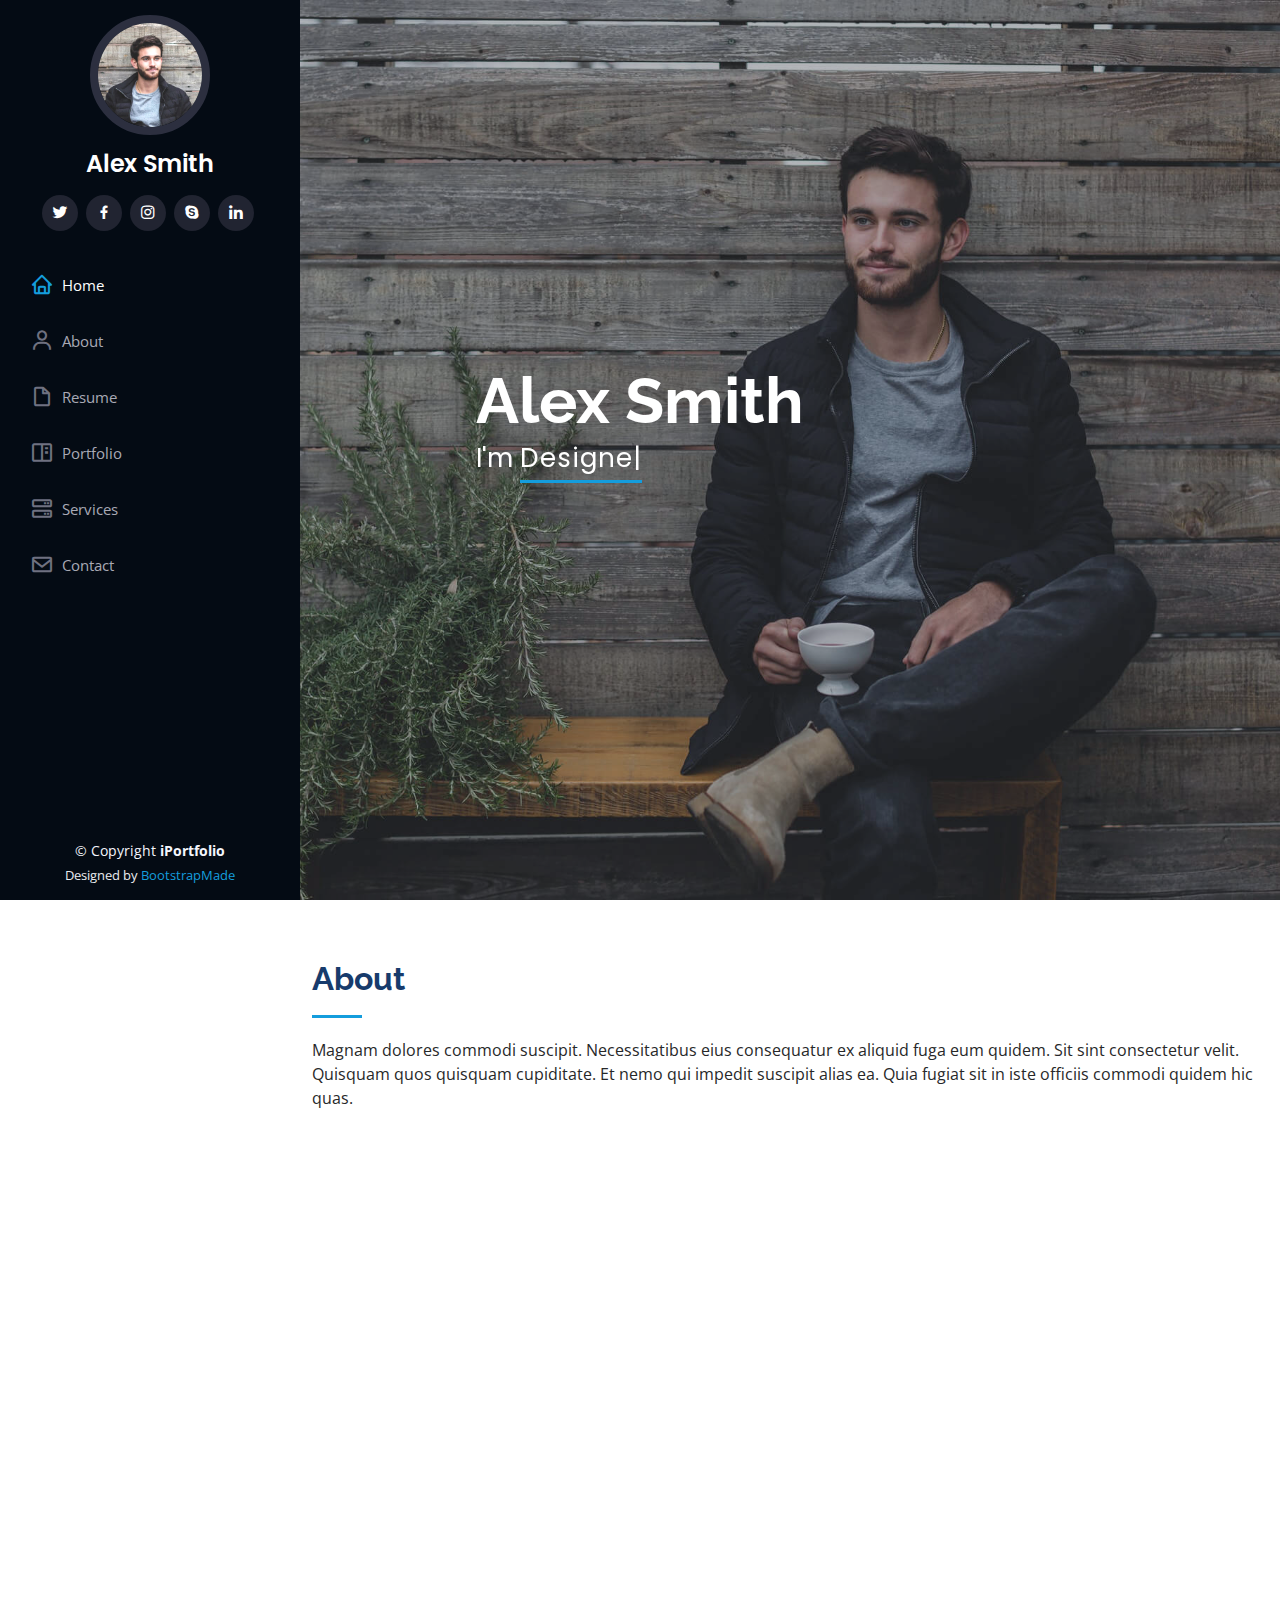
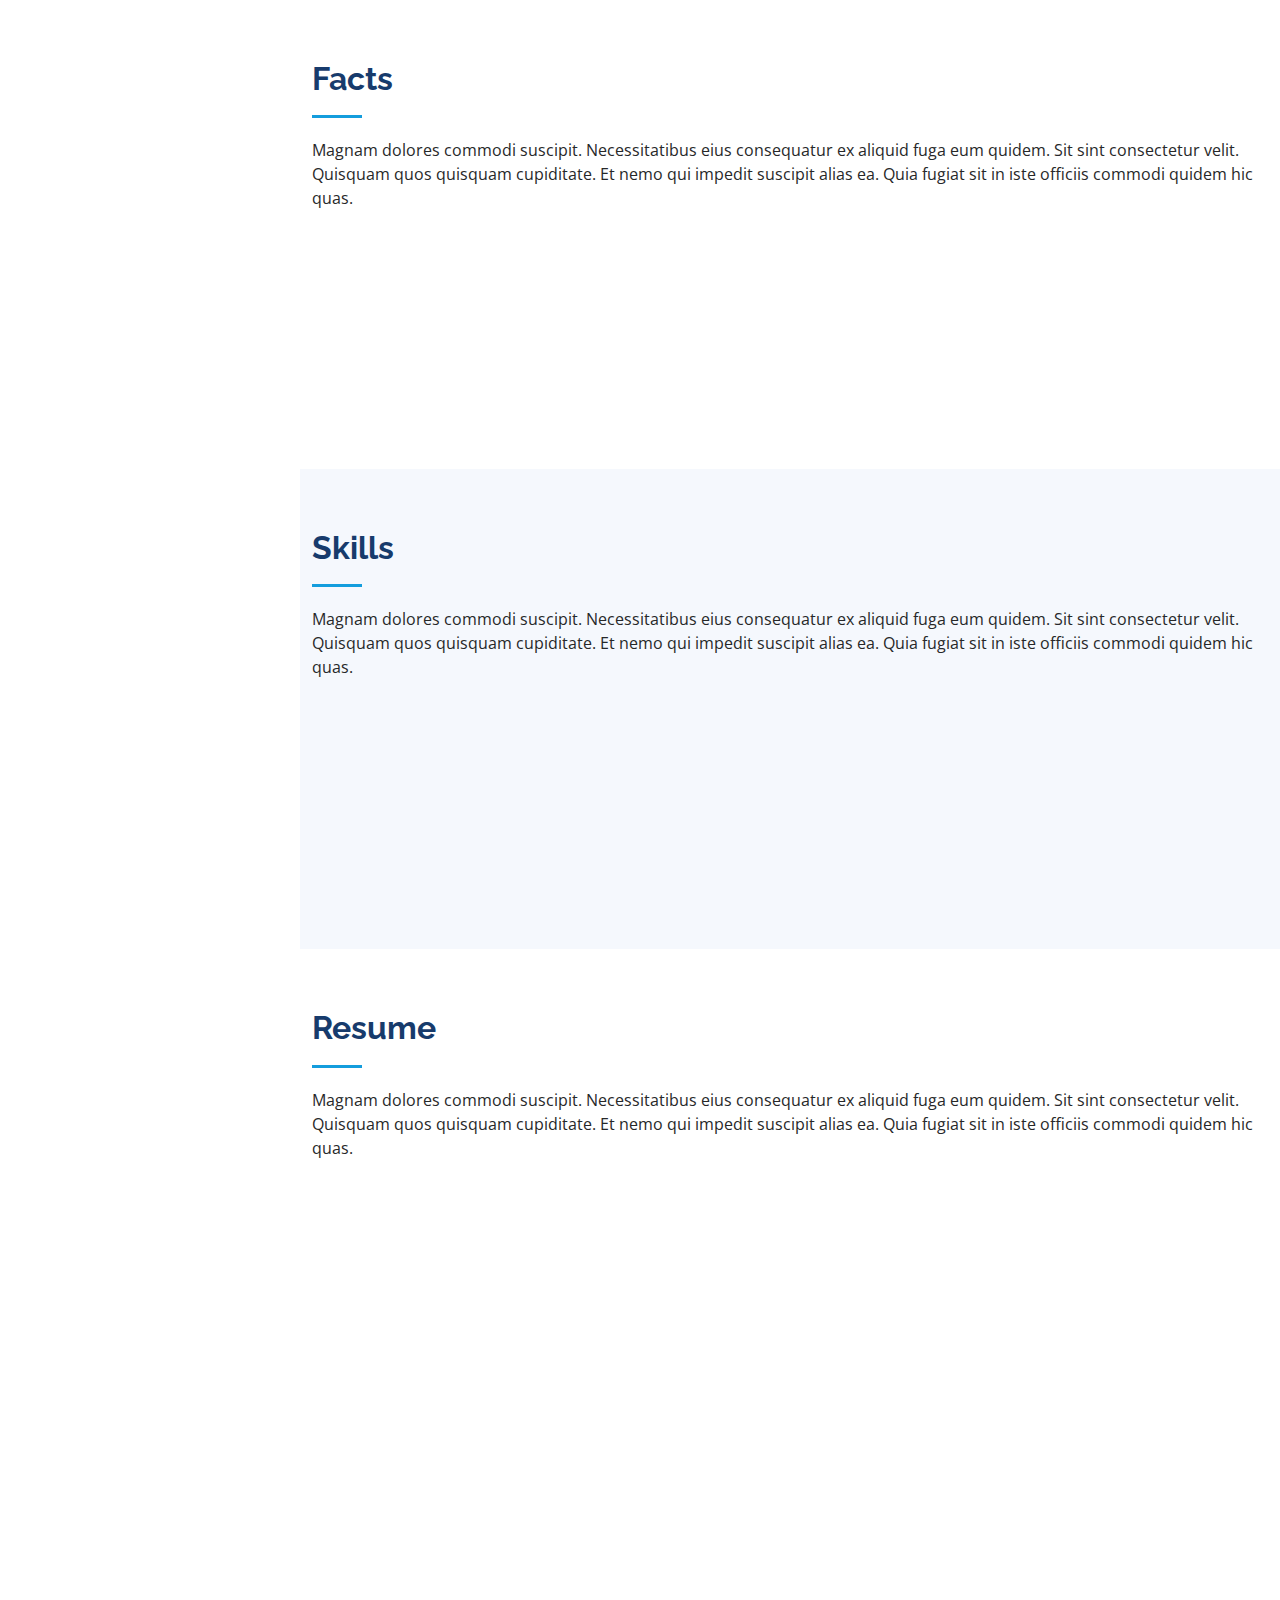
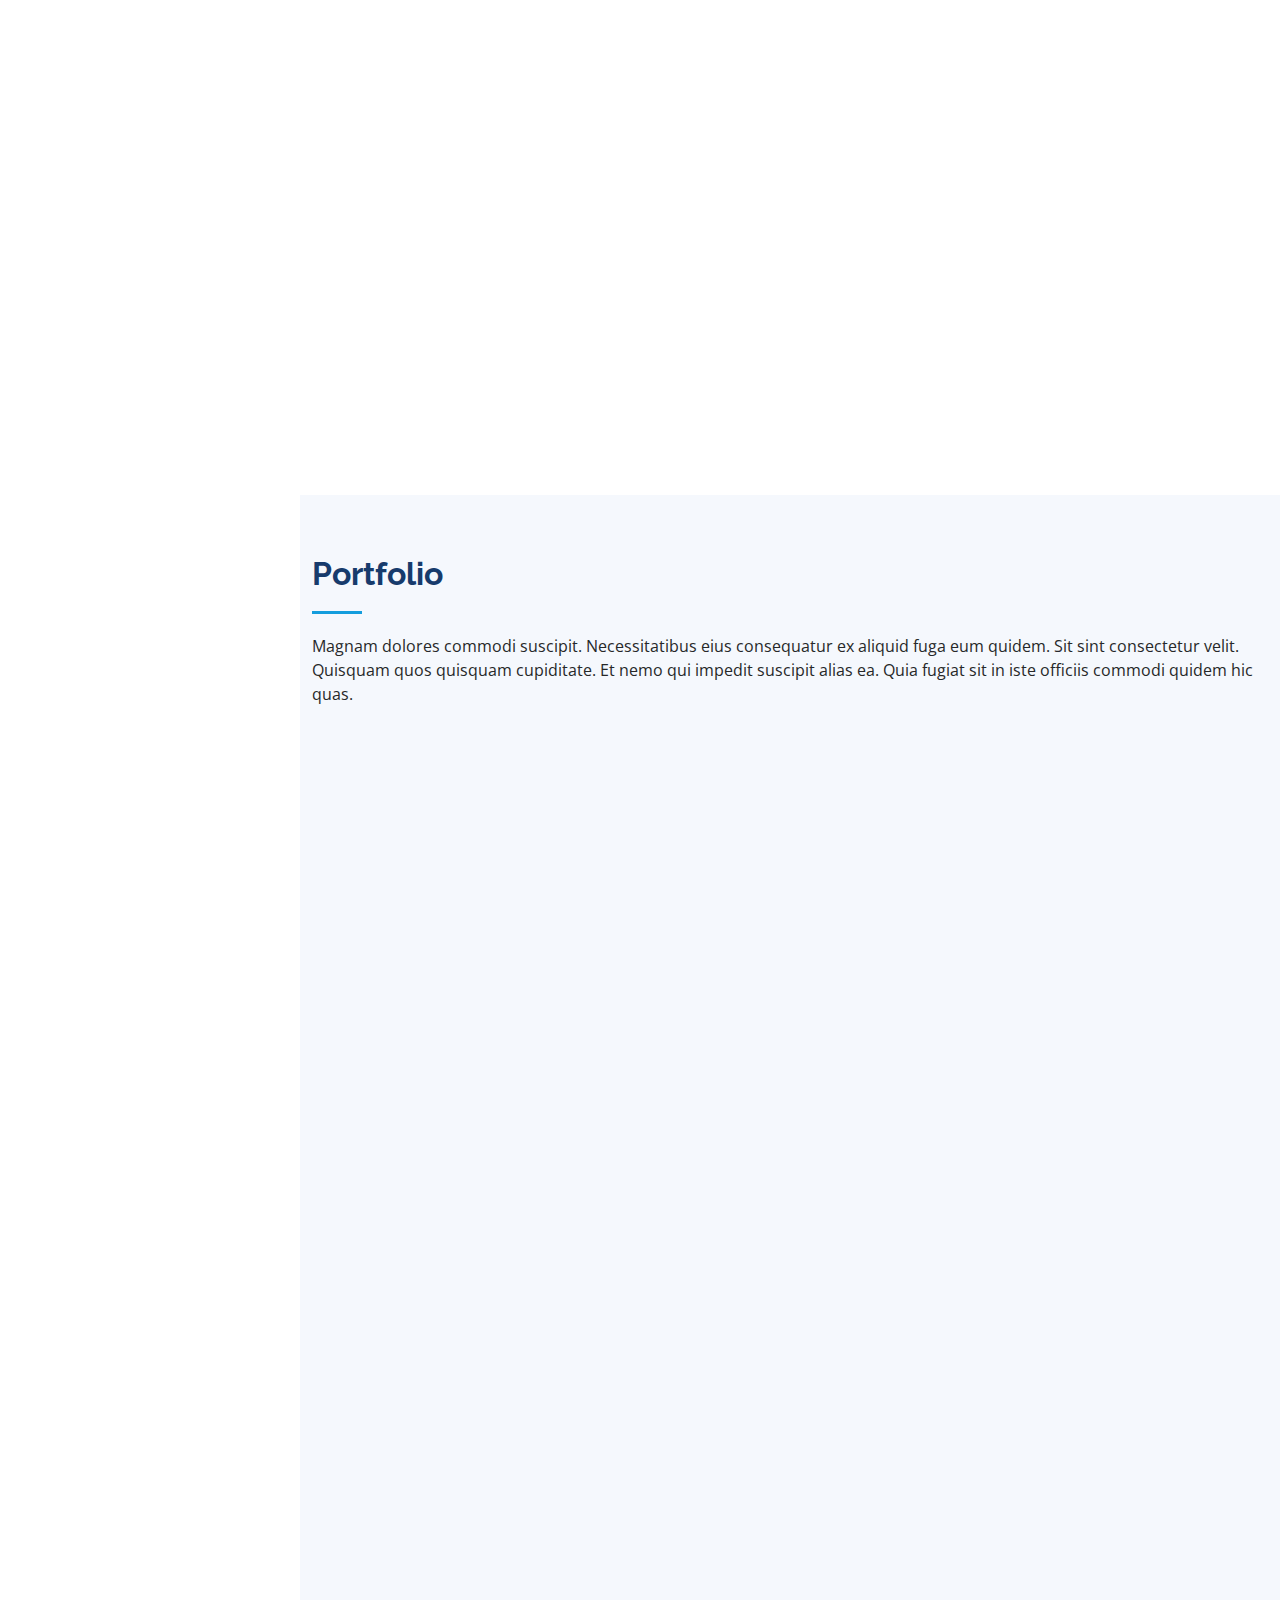
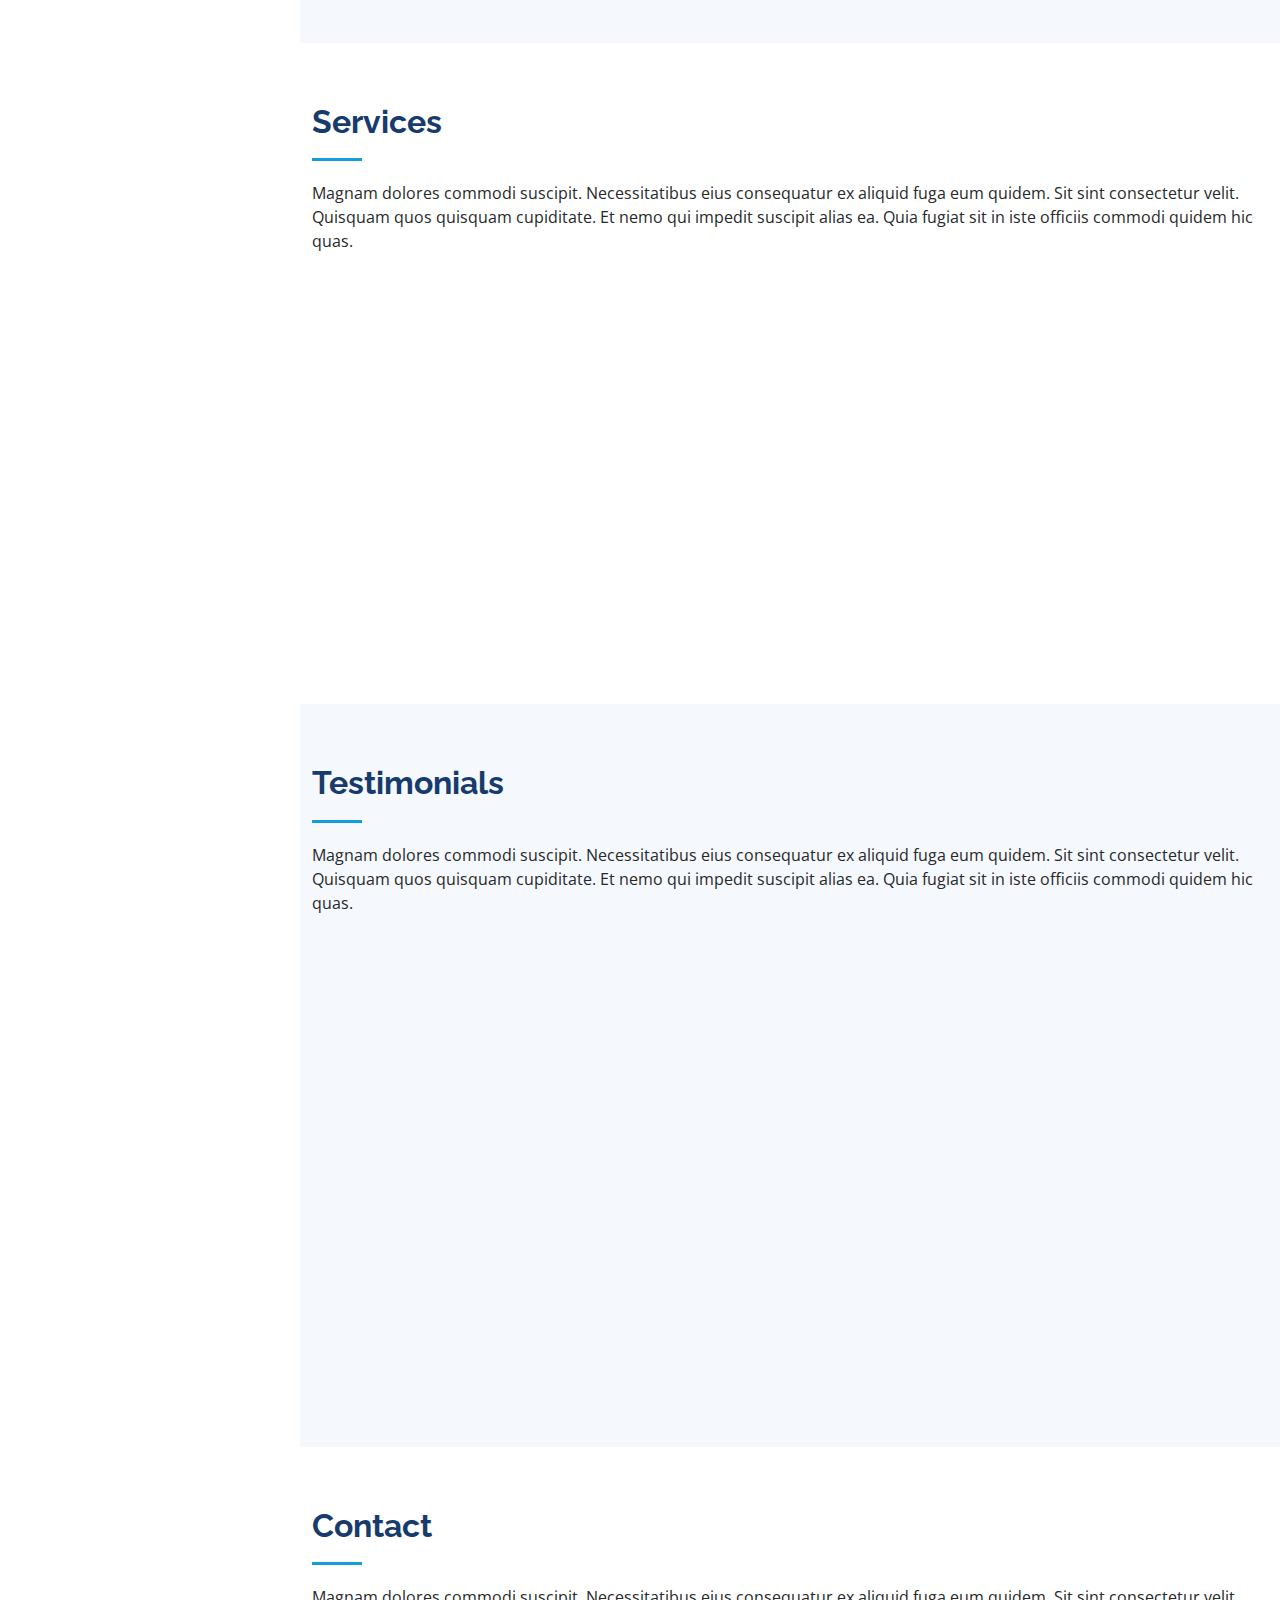
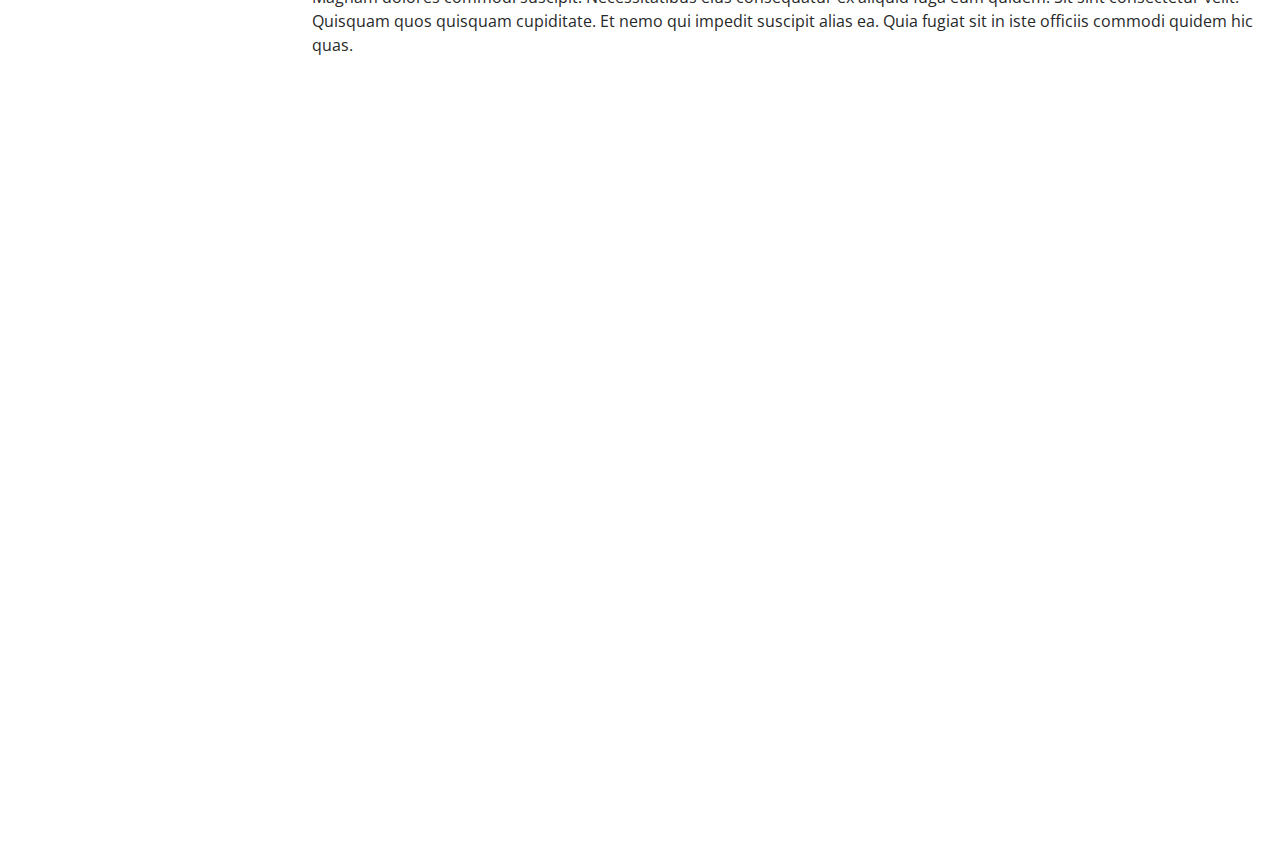
==== iPortfolio/iPortfolio/index.html @ 932597dd "template" ====
<!DOCTYPE html>
<html lang="en">

<head>
  <meta charset="utf-8">
  <meta content="width=device-width, initial-scale=1.0" name="viewport">

  <title>iPortfolio Bootstrap Template - Index</title>
  <meta content="" name="description">
  <meta content="" name="keywords">

  <!-- Favicons -->
  <link href="assets/img/favicon.png" rel="icon">
  <link href="assets/img/apple-touch-icon.png" rel="apple-touch-icon">

  <!-- Google Fonts -->
  <link href="https://fonts.googleapis.com/css?family=Open+Sans:300,300i,400,400i,600,600i,700,700i|Raleway:300,300i,400,400i,500,500i,600,600i,700,700i|Poppins:300,300i,400,400i,500,500i,600,600i,700,700i" rel="stylesheet">

  <!-- Vendor CSS Files -->
  <link href="assets/vendor/aos/aos.css" rel="stylesheet">
  <link href="assets/vendor/bootstrap/css/bootstrap.min.css" rel="stylesheet">
  <link href="assets/vendor/bootstrap-icons/bootstrap-icons.css" rel="stylesheet">
  <link href="assets/vendor/boxicons/css/boxicons.min.css" rel="stylesheet">
  <link href="assets/vendor/glightbox/css/glightbox.min.css" rel="stylesheet">
  <link href="assets/vendor/swiper/swiper-bundle.min.css" rel="stylesheet">

  <!-- Template Main CSS File -->
  <link href="assets/css/style.css" rel="stylesheet">

  <!-- =======================================================
  * Template Name: iPortfolio - v3.9.1
  * Template URL: https://bootstrapmade.com/iportfolio-bootstrap-portfolio-websites-template/
  * Author: BootstrapMade.com
  * License: https://bootstrapmade.com/license/
  ======================================================== -->
</head>

<body>

  <!-- ======= Mobile nav toggle button ======= -->
  <i class="bi bi-list mobile-nav-toggle d-xl-none"></i>

  <!-- ======= Header ======= -->
  <header id="header">
    <div class="d-flex flex-column">

      <div class="profile">
        <img src="assets/img/profile-img.jpg" alt="" class="img-fluid rounded-circle">
        <h1 class="text-light"><a href="index.html">Alex Smith</a></h1>
        <div class="social-links mt-3 text-center">
          <a href="#" class="twitter"><i class="bx bxl-twitter"></i></a>
          <a href="#" class="facebook"><i class="bx bxl-facebook"></i></a>
          <a href="#" class="instagram"><i class="bx bxl-instagram"></i></a>
          <a href="#" class="google-plus"><i class="bx bxl-skype"></i></a>
          <a href="#" class="linkedin"><i class="bx bxl-linkedin"></i></a>
        </div>
      </div>

      <nav id="navbar" class="nav-menu navbar">
        <ul>
          <li><a href="#hero" class="nav-link scrollto active"><i class="bx bx-home"></i> <span>Home</span></a></li>
          <li><a href="#about" class="nav-link scrollto"><i class="bx bx-user"></i> <span>About</span></a></li>
          <li><a href="#resume" class="nav-link scrollto"><i class="bx bx-file-blank"></i> <span>Resume</span></a></li>
          <li><a href="#portfolio" class="nav-link scrollto"><i class="bx bx-book-content"></i> <span>Portfolio</span></a></li>
          <li><a href="#services" class="nav-link scrollto"><i class="bx bx-server"></i> <span>Services</span></a></li>
          <li><a href="#contact" class="nav-link scrollto"><i class="bx bx-envelope"></i> <span>Contact</span></a></li>
        </ul>
      </nav><!-- .nav-menu -->
    </div>
  </header><!-- End Header -->

  <!-- ======= Hero Section ======= -->
  <section id="hero" class="d-flex flex-column justify-content-center align-items-center">
    <div class="hero-container" data-aos="fade-in">
      <h1>Alex Smith</h1>
      <p>I'm <span class="typed" data-typed-items="Designer, Developer, Freelancer, Photographer"></span></p>
    </div>
  </section><!-- End Hero -->

  <main id="main">

    <!-- ======= About Section ======= -->
    <section id="about" class="about">
      <div class="container">

        <div class="section-title">
          <h2>About</h2>
          <p>Magnam dolores commodi suscipit. Necessitatibus eius consequatur ex aliquid fuga eum quidem. Sit sint consectetur velit. Quisquam quos quisquam cupiditate. Et nemo qui impedit suscipit alias ea. Quia fugiat sit in iste officiis commodi quidem hic quas.</p>
        </div>

        <div class="row">
          <div class="col-lg-4" data-aos="fade-right">
            <img src="assets/img/profile-img.jpg" class="img-fluid" alt="">
          </div>
          <div class="col-lg-8 pt-4 pt-lg-0 content" data-aos="fade-left">
            <h3>UI/UX Designer &amp; Web Developer.</h3>
            <p class="fst-italic">
              Lorem ipsum dolor sit amet, consectetur adipiscing elit, sed do eiusmod tempor incididunt ut labore et dolore
              magna aliqua.
            </p>
            <div class="row">
              <div class="col-lg-6">
                <ul>
                  <li><i class="bi bi-chevron-right"></i> <strong>Birthday:</strong> <span>1 May 1995</span></li>
                  <li><i class="bi bi-chevron-right"></i> <strong>Website:</strong> <span>www.example.com</span></li>
                  <li><i class="bi bi-chevron-right"></i> <strong>Phone:</strong> <span>+123 456 7890</span></li>
                  <li><i class="bi bi-chevron-right"></i> <strong>City:</strong> <span>New York, USA</span></li>
                </ul>
              </div>
              <div class="col-lg-6">
                <ul>
                  <li><i class="bi bi-chevron-right"></i> <strong>Age:</strong> <span>30</span></li>
                  <li><i class="bi bi-chevron-right"></i> <strong>Degree:</strong> <span>Master</span></li>
                  <li><i class="bi bi-chevron-right"></i> <strong>PhEmailone:</strong> <span>email@example.com</span></li>
                  <li><i class="bi bi-chevron-right"></i> <strong>Freelance:</strong> <span>Available</span></li>
                </ul>
              </div>
            </div>
            <p>
              Officiis eligendi itaque labore et dolorum mollitia officiis optio vero. Quisquam sunt adipisci omnis et ut. Nulla accusantium dolor incidunt officia tempore. Et eius omnis.
              Cupiditate ut dicta maxime officiis quidem quia. Sed et consectetur qui quia repellendus itaque neque. Aliquid amet quidem ut quaerat cupiditate. Ab et eum qui repellendus omnis culpa magni laudantium dolores.
            </p>
          </div>
        </div>

      </div>
    </section><!-- End About Section -->

    <!-- ======= Facts Section ======= -->
    <section id="facts" class="facts">
      <div class="container">

        <div class="section-title">
          <h2>Facts</h2>
          <p>Magnam dolores commodi suscipit. Necessitatibus eius consequatur ex aliquid fuga eum quidem. Sit sint consectetur velit. Quisquam quos quisquam cupiditate. Et nemo qui impedit suscipit alias ea. Quia fugiat sit in iste officiis commodi quidem hic quas.</p>
        </div>

        <div class="row no-gutters">

          <div class="col-lg-3 col-md-6 d-md-flex align-items-md-stretch" data-aos="fade-up">
            <div class="count-box">
              <i class="bi bi-emoji-smile"></i>
              <span data-purecounter-start="0" data-purecounter-end="232" data-purecounter-duration="1" class="purecounter"></span>
              <p><strong>Happy Clients</strong> consequuntur quae</p>
            </div>
          </div>

          <div class="col-lg-3 col-md-6 d-md-flex align-items-md-stretch" data-aos="fade-up" data-aos-delay="100">
            <div class="count-box">
              <i class="bi bi-journal-richtext"></i>
              <span data-purecounter-start="0" data-purecounter-end="521" data-purecounter-duration="1" class="purecounter"></span>
              <p><strong>Projects</strong> adipisci atque cum quia aut</p>
            </div>
          </div>

          <div class="col-lg-3 col-md-6 d-md-flex align-items-md-stretch" data-aos="fade-up" data-aos-delay="200">
            <div class="count-box">
              <i class="bi bi-headset"></i>
              <span data-purecounter-start="0" data-purecounter-end="1453" data-purecounter-duration="1" class="purecounter"></span>
              <p><strong>Hours Of Support</strong> aut commodi quaerat</p>
            </div>
          </div>

          <div class="col-lg-3 col-md-6 d-md-flex align-items-md-stretch" data-aos="fade-up" data-aos-delay="300">
            <div class="count-box">
              <i class="bi bi-people"></i>
              <span data-purecounter-start="0" data-purecounter-end="32" data-purecounter-duration="1" class="purecounter"></span>
              <p><strong>Hard Workers</strong> rerum asperiores dolor</p>
            </div>
          </div>

        </div>

      </div>
    </section><!-- End Facts Section -->

    <!-- ======= Skills Section ======= -->
    <section id="skills" class="skills section-bg">
      <div class="container">

        <div class="section-title">
          <h2>Skills</h2>
          <p>Magnam dolores commodi suscipit. Necessitatibus eius consequatur ex aliquid fuga eum quidem. Sit sint consectetur velit. Quisquam quos quisquam cupiditate. Et nemo qui impedit suscipit alias ea. Quia fugiat sit in iste officiis commodi quidem hic quas.</p>
        </div>

        <div class="row skills-content">

          <div class="col-lg-6" data-aos="fade-up">

            <div class="progress">
              <span class="skill">HTML <i class="val">100%</i></span>
              <div class="progress-bar-wrap">
                <div class="progress-bar" role="progressbar" aria-valuenow="100" aria-valuemin="0" aria-valuemax="100"></div>
              </div>
            </div>

            <div class="progress">
              <span class="skill">CSS <i class="val">90%</i></span>
              <div class="progress-bar-wrap">
                <div class="progress-bar" role="progressbar" aria-valuenow="90" aria-valuemin="0" aria-valuemax="100"></div>
              </div>
            </div>

            <div class="progress">
              <span class="skill">JavaScript <i class="val">75%</i></span>
              <div class="progress-bar-wrap">
                <div class="progress-bar" role="progressbar" aria-valuenow="75" aria-valuemin="0" aria-valuemax="100"></div>
              </div>
            </div>

          </div>

          <div class="col-lg-6" data-aos="fade-up" data-aos-delay="100">

            <div class="progress">
              <span class="skill">PHP <i class="val">80%</i></span>
              <div class="progress-bar-wrap">
                <div class="progress-bar" role="progressbar" aria-valuenow="80" aria-valuemin="0" aria-valuemax="100"></div>
              </div>
            </div>

            <div class="progress">
              <span class="skill">WordPress/CMS <i class="val">90%</i></span>
              <div class="progress-bar-wrap">
                <div class="progress-bar" role="progressbar" aria-valuenow="90" aria-valuemin="0" aria-valuemax="100"></div>
              </div>
            </div>

            <div class="progress">
              <span class="skill">Photoshop <i class="val">55%</i></span>
              <div class="progress-bar-wrap">
                <div class="progress-bar" role="progressbar" aria-valuenow="55" aria-valuemin="0" aria-valuemax="100"></div>
              </div>
            </div>

          </div>

        </div>

      </div>
    </section><!-- End Skills Section -->

    <!-- ======= Resume Section ======= -->
    <section id="resume" class="resume">
      <div class="container">

        <div class="section-title">
          <h2>Resume</h2>
          <p>Magnam dolores commodi suscipit. Necessitatibus eius consequatur ex aliquid fuga eum quidem. Sit sint consectetur velit. Quisquam quos quisquam cupiditate. Et nemo qui impedit suscipit alias ea. Quia fugiat sit in iste officiis commodi quidem hic quas.</p>
        </div>

        <div class="row">
          <div class="col-lg-6" data-aos="fade-up">
            <h3 class="resume-title">Sumary</h3>
            <div class="resume-item pb-0">
              <h4>Alex Smith</h4>
              <p><em>Innovative and deadline-driven Graphic Designer with 3+ years of experience designing and developing user-centered digital/print marketing material from initial concept to final, polished deliverable.</em></p>
              <ul>
                <li>Portland par 127,Orlando, FL</li>
                <li>(123) 456-7891</li>
                <li>alice.barkley@example.com</li>
              </ul>
            </div>

            <h3 class="resume-title">Education</h3>
            <div class="resume-item">
              <h4>Master of Fine Arts &amp; Graphic Design</h4>
              <h5>2015 - 2016</h5>
              <p><em>Rochester Institute of Technology, Rochester, NY</em></p>
              <p>Qui deserunt veniam. Et sed aliquam labore tempore sed quisquam iusto autem sit. Ea vero voluptatum qui ut dignissimos deleniti nerada porti sand markend</p>
            </div>
            <div class="resume-item">
              <h4>Bachelor of Fine Arts &amp; Graphic Design</h4>
              <h5>2010 - 2014</h5>
              <p><em>Rochester Institute of Technology, Rochester, NY</em></p>
              <p>Quia nobis sequi est occaecati aut. Repudiandae et iusto quae reiciendis et quis Eius vel ratione eius unde vitae rerum voluptates asperiores voluptatem Earum molestiae consequatur neque etlon sader mart dila</p>
            </div>
          </div>
          <div class="col-lg-6" data-aos="fade-up" data-aos-delay="100">
            <h3 class="resume-title">Professional Experience</h3>
            <div class="resume-item">
              <h4>Senior graphic design specialist</h4>
              <h5>2019 - Present</h5>
              <p><em>Experion, New York, NY </em></p>
              <ul>
                <li>Lead in the design, development, and implementation of the graphic, layout, and production communication materials</li>
                <li>Delegate tasks to the 7 members of the design team and provide counsel on all aspects of the project. </li>
                <li>Supervise the assessment of all graphic materials in order to ensure quality and accuracy of the design</li>
                <li>Oversee the efficient use of production project budgets ranging from $2,000 - $25,000</li>
              </ul>
            </div>
            <div class="resume-item">
              <h4>Graphic design specialist</h4>
              <h5>2017 - 2018</h5>
              <p><em>Stepping Stone Advertising, New York, NY</em></p>
              <ul>
                <li>Developed numerous marketing programs (logos, brochures,infographics, presentations, and advertisements).</li>
                <li>Managed up to 5 projects or tasks at a given time while under pressure</li>
                <li>Recommended and consulted with clients on the most appropriate graphic design</li>
                <li>Created 4+ design presentations and proposals a month for clients and account managers</li>
              </ul>
            </div>
          </div>
        </div>

      </div>
    </section><!-- End Resume Section -->

    <!-- ======= Portfolio Section ======= -->
    <section id="portfolio" class="portfolio section-bg">
      <div class="container">

        <div class="section-title">
          <h2>Portfolio</h2>
          <p>Magnam dolores commodi suscipit. Necessitatibus eius consequatur ex aliquid fuga eum quidem. Sit sint consectetur velit. Quisquam quos quisquam cupiditate. Et nemo qui impedit suscipit alias ea. Quia fugiat sit in iste officiis commodi quidem hic quas.</p>
        </div>

        <div class="row" data-aos="fade-up">
          <div class="col-lg-12 d-flex justify-content-center">
            <ul id="portfolio-flters">
              <li data-filter="*" class="filter-active">All</li>
              <li data-filter=".filter-app">App</li>
              <li data-filter=".filter-card">Card</li>
              <li data-filter=".filter-web">Web</li>
            </ul>
          </div>
        </div>

        <div class="row portfolio-container" data-aos="fade-up" data-aos-delay="100">

          <div class="col-lg-4 col-md-6 portfolio-item filter-app">
            <div class="portfolio-wrap">
              <img src="assets/img/portfolio/portfolio-1.jpg" class="img-fluid" alt="">
              <div class="portfolio-links">
                <a href="assets/img/portfolio/portfolio-1.jpg" data-gallery="portfolioGallery" class="portfolio-lightbox" title="App 1"><i class="bx bx-plus"></i></a>
                <a href="portfolio-details.html" title="More Details"><i class="bx bx-link"></i></a>
              </div>
            </div>
          </div>

          <div class="col-lg-4 col-md-6 portfolio-item filter-web">
            <div class="portfolio-wrap">
              <img src="assets/img/portfolio/portfolio-2.jpg" class="img-fluid" alt="">
              <div class="portfolio-links">
                <a href="assets/img/portfolio/portfolio-2.jpg" data-gallery="portfolioGallery" class="portfolio-lightbox" title="Web 3"><i class="bx bx-plus"></i></a>
                <a href="portfolio-details.html" title="More Details"><i class="bx bx-link"></i></a>
              </div>
            </div>
          </div>

          <div class="col-lg-4 col-md-6 portfolio-item filter-app">
            <div class="portfolio-wrap">
              <img src="assets/img/portfolio/portfolio-3.jpg" class="img-fluid" alt="">
              <div class="portfolio-links">
                <a href="assets/img/portfolio/portfolio-3.jpg" data-gallery="portfolioGallery" class="portfolio-lightbox" title="App 2"><i class="bx bx-plus"></i></a>
                <a href="portfolio-details.html" title="More Details"><i class="bx bx-link"></i></a>
              </div>
            </div>
          </div>

          <div class="col-lg-4 col-md-6 portfolio-item filter-card">
            <div class="portfolio-wrap">
              <img src="assets/img/portfolio/portfolio-4.jpg" class="img-fluid" alt="">
              <div class="portfolio-links">
                <a href="assets/img/portfolio/portfolio-4.jpg" data-gallery="portfolioGallery" class="portfolio-lightbox" title="Card 2"><i class="bx bx-plus"></i></a>
                <a href="portfolio-details.html" title="More Details"><i class="bx bx-link"></i></a>
              </div>
            </div>
          </div>

          <div class="col-lg-4 col-md-6 portfolio-item filter-web">
            <div class="portfolio-wrap">
              <img src="assets/img/portfolio/portfolio-5.jpg" class="img-fluid" alt="">
              <div class="portfolio-links">
                <a href="assets/img/portfolio/portfolio-5.jpg" data-gallery="portfolioGallery" class="portfolio-lightbox" title="Web 2"><i class="bx bx-plus"></i></a>
                <a href="portfolio-details.html" title="More Details"><i class="bx bx-link"></i></a>
              </div>
            </div>
          </div>

          <div class="col-lg-4 col-md-6 portfolio-item filter-app">
            <div class="portfolio-wrap">
              <img src="assets/img/portfolio/portfolio-6.jpg" class="img-fluid" alt="">
              <div class="portfolio-links">
                <a href="assets/img/portfolio/portfolio-6.jpg" data-gallery="portfolioGallery" class="portfolio-lightbox" title="App 3"><i class="bx bx-plus"></i></a>
                <a href="portfolio-details.html" title="More Details"><i class="bx bx-link"></i></a>
              </div>
            </div>
          </div>

          <div class="col-lg-4 col-md-6 portfolio-item filter-card">
            <div class="portfolio-wrap">
              <img src="assets/img/portfolio/portfolio-7.jpg" class="img-fluid" alt="">
              <div class="portfolio-links">
                <a href="assets/img/portfolio/portfolio-7.jpg" data-gallery="portfolioGallery" class="portfolio-lightbox" title="Card 1"><i class="bx bx-plus"></i></a>
                <a href="portfolio-details.html" title="More Details"><i class="bx bx-link"></i></a>
              </div>
            </div>
          </div>

          <div class="col-lg-4 col-md-6 portfolio-item filter-card">
            <div class="portfolio-wrap">
              <img src="assets/img/portfolio/portfolio-8.jpg" class="img-fluid" alt="">
              <div class="portfolio-links">
                <a href="assets/img/portfolio/portfolio-8.jpg" data-gallery="portfolioGallery" class="portfolio-lightbox" title="Card 3"><i class="bx bx-plus"></i></a>
                <a href="portfolio-details.html" title="More Details"><i class="bx bx-link"></i></a>
              </div>
            </div>
          </div>

          <div class="col-lg-4 col-md-6 portfolio-item filter-web">
            <div class="portfolio-wrap">
              <img src="assets/img/portfolio/portfolio-9.jpg" class="img-fluid" alt="">
              <div class="portfolio-links">
                <a href="assets/img/portfolio/portfolio-9.jpg" data-gallery="portfolioGallery" class="portfolio-lightbox" title="Web 3"><i class="bx bx-plus"></i></a>
                <a href="portfolio-details.html" title="More Details"><i class="bx bx-link"></i></a>
              </div>
            </div>
          </div>

        </div>

      </div>
    </section><!-- End Portfolio Section -->

    <!-- ======= Services Section ======= -->
    <section id="services" class="services">
      <div class="container">

        <div class="section-title">
          <h2>Services</h2>
          <p>Magnam dolores commodi suscipit. Necessitatibus eius consequatur ex aliquid fuga eum quidem. Sit sint consectetur velit. Quisquam quos quisquam cupiditate. Et nemo qui impedit suscipit alias ea. Quia fugiat sit in iste officiis commodi quidem hic quas.</p>
        </div>

        <div class="row">
          <div class="col-lg-4 col-md-6 icon-box" data-aos="fade-up">
            <div class="icon"><i class="bi bi-briefcase"></i></div>
            <h4 class="title"><a href="">Lorem Ipsum</a></h4>
            <p class="description">Voluptatum deleniti atque corrupti quos dolores et quas molestias excepturi sint occaecati cupiditate non provident</p>
          </div>
          <div class="col-lg-4 col-md-6 icon-box" data-aos="fade-up" data-aos-delay="100">
            <div class="icon"><i class="bi bi-card-checklist"></i></div>
            <h4 class="title"><a href="">Dolor Sitema</a></h4>
            <p class="description">Minim veniam, quis nostrud exercitation ullamco laboris nisi ut aliquip ex ea commodo consequat tarad limino ata</p>
          </div>
          <div class="col-lg-4 col-md-6 icon-box" data-aos="fade-up" data-aos-delay="200">
            <div class="icon"><i class="bi bi-bar-chart"></i></div>
            <h4 class="title"><a href="">Sed ut perspiciatis</a></h4>
            <p class="description">Duis aute irure dolor in reprehenderit in voluptate velit esse cillum dolore eu fugiat nulla pariatur</p>
          </div>
          <div class="col-lg-4 col-md-6 icon-box" data-aos="fade-up" data-aos-delay="300">
            <div class="icon"><i class="bi bi-binoculars"></i></div>
            <h4 class="title"><a href="">Magni Dolores</a></h4>
            <p class="description">Excepteur sint occaecat cupidatat non proident, sunt in culpa qui officia deserunt mollit anim id est laborum</p>
          </div>
          <div class="col-lg-4 col-md-6 icon-box" data-aos="fade-up" data-aos-delay="400">
            <div class="icon"><i class="bi bi-brightness-high"></i></div>
            <h4 class="title"><a href="">Nemo Enim</a></h4>
            <p class="description">At vero eos et accusamus et iusto odio dignissimos ducimus qui blanditiis praesentium voluptatum deleniti atque</p>
          </div>
          <div class="col-lg-4 col-md-6 icon-box" data-aos="fade-up" data-aos-delay="500">
            <div class="icon"><i class="bi bi-calendar4-week"></i></div>
            <h4 class="title"><a href="">Eiusmod Tempor</a></h4>
            <p class="description">Et harum quidem rerum facilis est et expedita distinctio. Nam libero tempore, cum soluta nobis est eligendi</p>
          </div>
        </div>

      </div>
    </section><!-- End Services Section -->

    <!-- ======= Testimonials Section ======= -->
    <section id="testimonials" class="testimonials section-bg">
      <div class="container">

        <div class="section-title">
          <h2>Testimonials</h2>
          <p>Magnam dolores commodi suscipit. Necessitatibus eius consequatur ex aliquid fuga eum quidem. Sit sint consectetur velit. Quisquam quos quisquam cupiditate. Et nemo qui impedit suscipit alias ea. Quia fugiat sit in iste officiis commodi quidem hic quas.</p>
        </div>

        <div class="testimonials-slider swiper" data-aos="fade-up" data-aos-delay="100">
          <div class="swiper-wrapper">

            <div class="swiper-slide">
              <div class="testimonial-item" data-aos="fade-up">
                <p>
                  <i class="bx bxs-quote-alt-left quote-icon-left"></i>
                  Proin iaculis purus consequat sem cure digni ssim donec porttitora entum suscipit rhoncus. Accusantium quam, ultricies eget id, aliquam eget nibh et. Maecen aliquam, risus at semper.
                  <i class="bx bxs-quote-alt-right quote-icon-right"></i>
                </p>
                <img src="assets/img/testimonials/testimonials-1.jpg" class="testimonial-img" alt="">
                <h3>Saul Goodman</h3>
                <h4>Ceo &amp; Founder</h4>
              </div>
            </div><!-- End testimonial item -->

            <div class="swiper-slide">
              <div class="testimonial-item" data-aos="fade-up" data-aos-delay="100">
                <p>
                  <i class="bx bxs-quote-alt-left quote-icon-left"></i>
                  Export tempor illum tamen malis malis eram quae irure esse labore quem cillum quid cillum eram malis quorum velit fore eram velit sunt aliqua noster fugiat irure amet legam anim culpa.
                  <i class="bx bxs-quote-alt-right quote-icon-right"></i>
                </p>
                <img src="assets/img/testimonials/testimonials-2.jpg" class="testimonial-img" alt="">
                <h3>Sara Wilsson</h3>
                <h4>Designer</h4>
              </div>
            </div><!-- End testimonial item -->

            <div class="swiper-slide">
              <div class="testimonial-item" data-aos="fade-up" data-aos-delay="200">
                <p>
                  <i class="bx bxs-quote-alt-left quote-icon-left"></i>
                  Enim nisi quem export duis labore cillum quae magna enim sint quorum nulla quem veniam duis minim tempor labore quem eram duis noster aute amet eram fore quis sint minim.
                  <i class="bx bxs-quote-alt-right quote-icon-right"></i>
                </p>
                <img src="assets/img/testimonials/testimonials-3.jpg" class="testimonial-img" alt="">
                <h3>Jena Karlis</h3>
                <h4>Store Owner</h4>
              </div>
            </div><!-- End testimonial item -->

            <div class="swiper-slide">
              <div class="testimonial-item" data-aos="fade-up" data-aos-delay="300">
                <p>
                  <i class="bx bxs-quote-alt-left quote-icon-left"></i>
                  Fugiat enim eram quae cillum dolore dolor amet nulla culpa multos export minim fugiat minim velit minim dolor enim duis veniam ipsum anim magna sunt elit fore quem dolore labore illum veniam.
                  <i class="bx bxs-quote-alt-right quote-icon-right"></i>
                </p>
                <img src="assets/img/testimonials/testimonials-4.jpg" class="testimonial-img" alt="">
                <h3>Matt Brandon</h3>
                <h4>Freelancer</h4>
              </div>
            </div><!-- End testimonial item -->

            <div class="swiper-slide">
              <div class="testimonial-item" data-aos="fade-up" data-aos-delay="400">
                <p>
                  <i class="bx bxs-quote-alt-left quote-icon-left"></i>
                  Quis quorum aliqua sint quem legam fore sunt eram irure aliqua veniam tempor noster veniam enim culpa labore duis sunt culpa nulla illum cillum fugiat legam esse veniam culpa fore nisi cillum quid.
                  <i class="bx bxs-quote-alt-right quote-icon-right"></i>
                </p>
                <img src="assets/img/testimonials/testimonials-5.jpg" class="testimonial-img" alt="">
                <h3>John Larson</h3>
                <h4>Entrepreneur</h4>
              </div>
            </div><!-- End testimonial item -->

          </div>
          <div class="swiper-pagination"></div>
        </div>

      </div>
    </section><!-- End Testimonials Section -->

    <!-- ======= Contact Section ======= -->
    <section id="contact" class="contact">
      <div class="container">

        <div class="section-title">
          <h2>Contact</h2>
          <p>Magnam dolores commodi suscipit. Necessitatibus eius consequatur ex aliquid fuga eum quidem. Sit sint consectetur velit. Quisquam quos quisquam cupiditate. Et nemo qui impedit suscipit alias ea. Quia fugiat sit in iste officiis commodi quidem hic quas.</p>
        </div>

        <div class="row" data-aos="fade-in">

          <div class="col-lg-5 d-flex align-items-stretch">
            <div class="info">
              <div class="address">
                <i class="bi bi-geo-alt"></i>
                <h4>Location:</h4>
                <p>A108 Adam Street, New York, NY 535022</p>
              </div>

              <div class="email">
                <i class="bi bi-envelope"></i>
                <h4>Email:</h4>
                <p>info@example.com</p>
              </div>

              <div class="phone">
                <i class="bi bi-phone"></i>
                <h4>Call:</h4>
                <p>+1 5589 55488 55s</p>
              </div>

              <iframe src="https://www.google.com/maps/embed?pb=!1m14!1m8!1m3!1d12097.433213460943!2d-74.0062269!3d40.7101282!3m2!1i1024!2i768!4f13.1!3m3!1m2!1s0x0%3A0xb89d1fe6bc499443!2sDowntown+Conference+Center!5e0!3m2!1smk!2sbg!4v1539943755621" frameborder="0" style="border:0; width: 100%; height: 290px;" allowfullscreen></iframe>
            </div>

          </div>

          <div class="col-lg-7 mt-5 mt-lg-0 d-flex align-items-stretch">
            <form action="forms/contact.php" method="post" role="form" class="php-email-form">
              <div class="row">
                <div class="form-group col-md-6">
                  <label for="name">Your Name</label>
                  <input type="text" name="name" class="form-control" id="name" required>
                </div>
                <div class="form-group col-md-6">
                  <label for="name">Your Email</label>
                  <input type="email" class="form-control" name="email" id="email" required>
                </div>
              </div>
              <div class="form-group">
                <label for="name">Subject</label>
                <input type="text" class="form-control" name="subject" id="subject" required>
              </div>
              <div class="form-group">
                <label for="name">Message</label>
                <textarea class="form-control" name="message" rows="10" required></textarea>
              </div>
              <div class="my-3">
                <div class="loading">Loading</div>
                <div class="error-message"></div>
                <div class="sent-message">Your message has been sent. Thank you!</div>
              </div>
              <div class="text-center"><button type="submit">Send Message</button></div>
            </form>
          </div>

        </div>

      </div>
    </section><!-- End Contact Section -->

  </main><!-- End #main -->

  <!-- ======= Footer ======= -->
  <footer id="footer">
    <div class="container">
      <div class="copyright">
        &copy; Copyright <strong><span>iPortfolio</span></strong>
      </div>
      <div class="credits">
        <!-- All the links in the footer should remain intact. -->
        <!-- You can delete the links only if you purchased the pro version. -->
        <!-- Licensing information: https://bootstrapmade.com/license/ -->
        <!-- Purchase the pro version with working PHP/AJAX contact form: https://bootstrapmade.com/iportfolio-bootstrap-portfolio-websites-template/ -->
        Designed by <a href="https://bootstrapmade.com/">BootstrapMade</a>
      </div>
    </div>
  </footer><!-- End  Footer -->

  <a href="#" class="back-to-top d-flex align-items-center justify-content-center"><i class="bi bi-arrow-up-short"></i></a>

  <!-- Vendor JS Files -->
  <script src="assets/vendor/purecounter/purecounter_vanilla.js"></script>
  <script src="assets/vendor/aos/aos.js"></script>
  <script src="assets/vendor/bootstrap/js/bootstrap.bundle.min.js"></script>
  <script src="assets/vendor/glightbox/js/glightbox.min.js"></script>
  <script src="assets/vendor/isotope-layout/isotope.pkgd.min.js"></script>
  <script src="assets/vendor/swiper/swiper-bundle.min.js"></script>
  <script src="assets/vendor/typed.js/typed.min.js"></script>
  <script src="assets/vendor/waypoints/noframework.waypoints.js"></script>
  <script src="assets/vendor/php-email-form/validate.js"></script>

  <!-- Template Main JS File -->
  <script src="assets/js/main.js"></script>

</body>

</html>
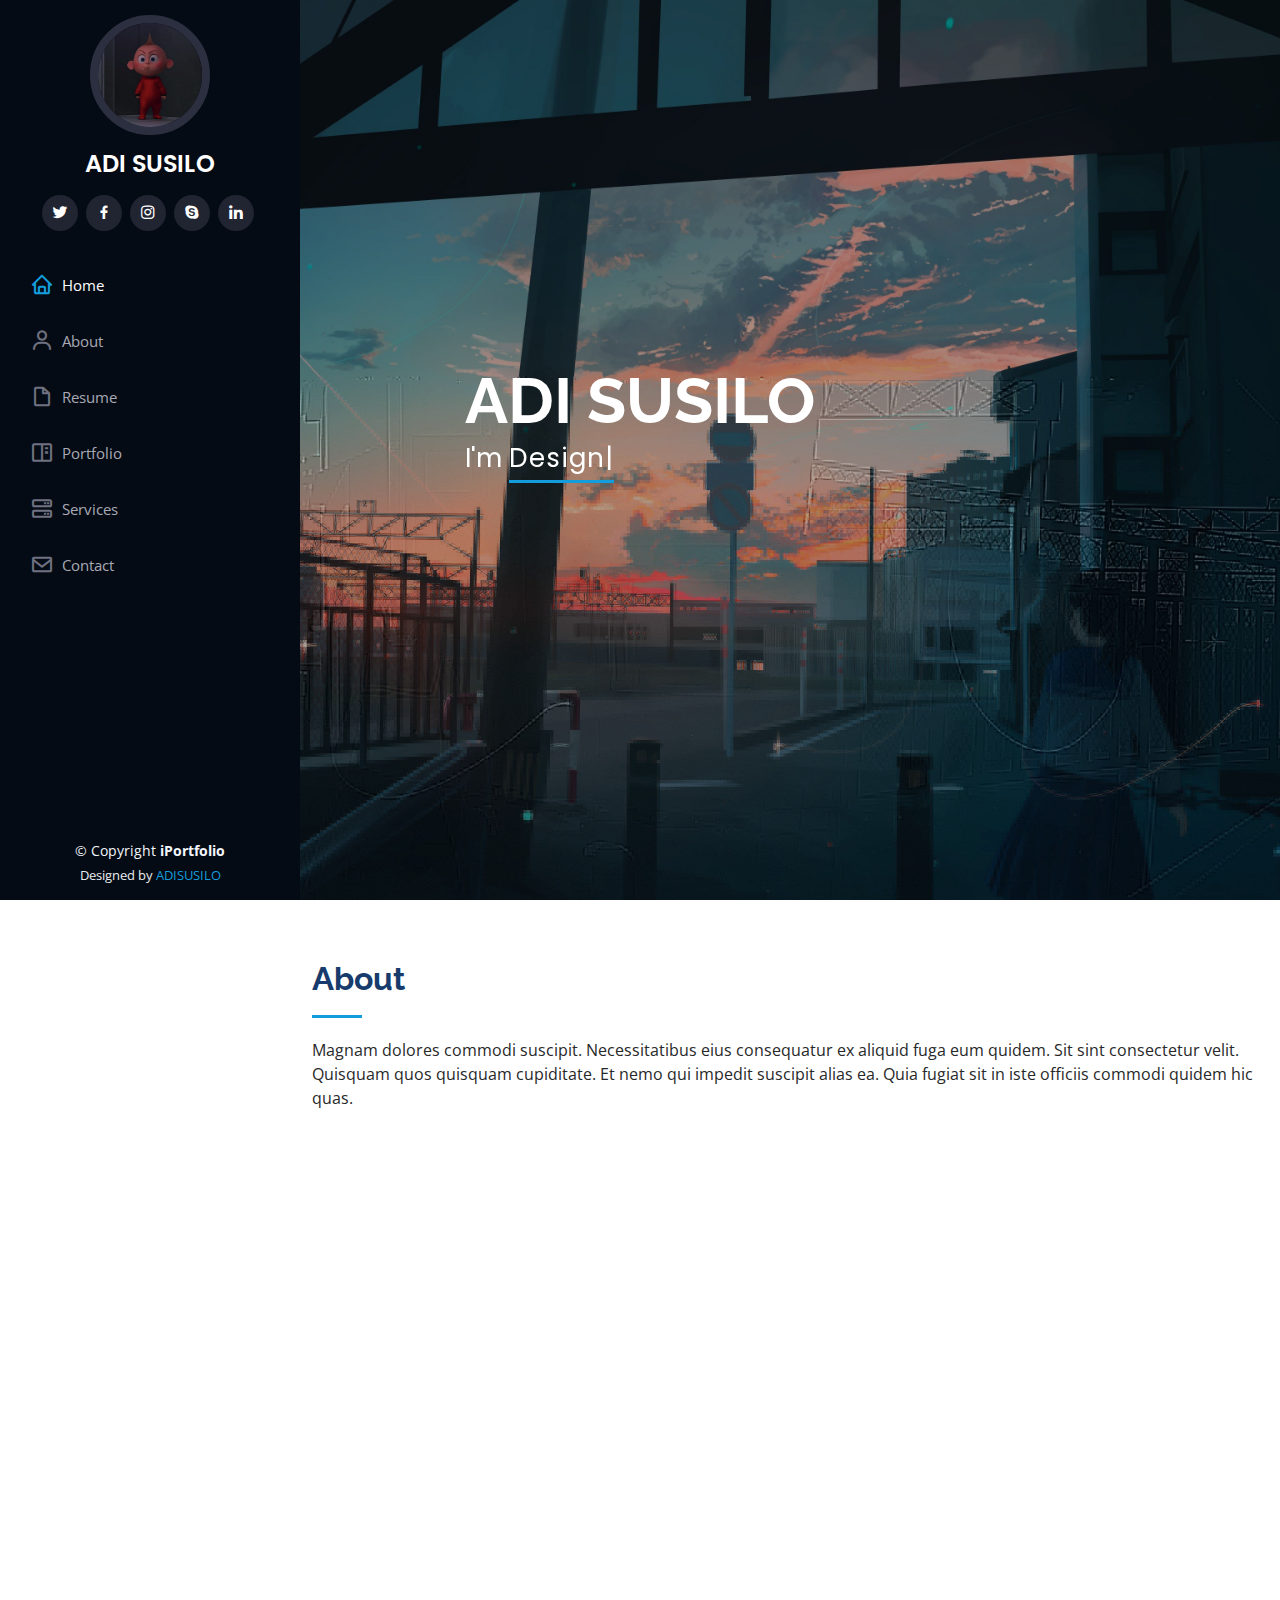
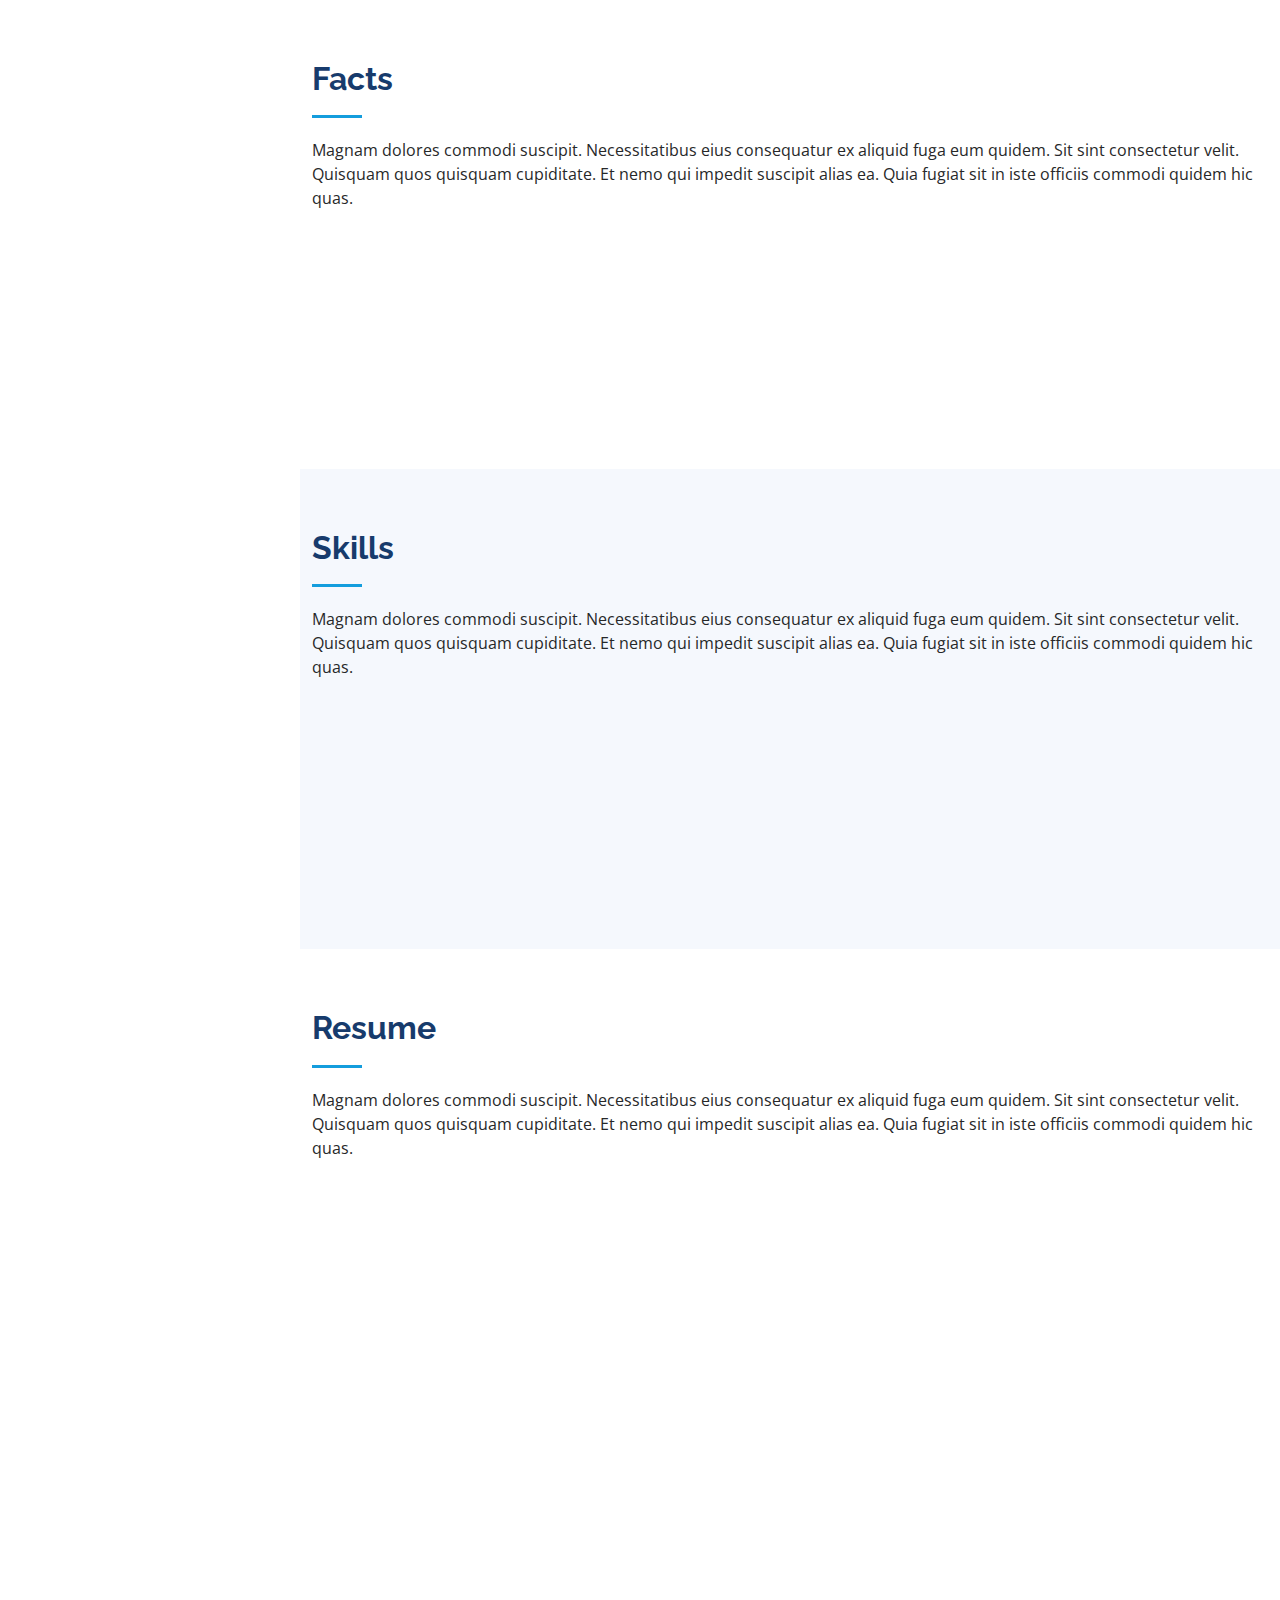
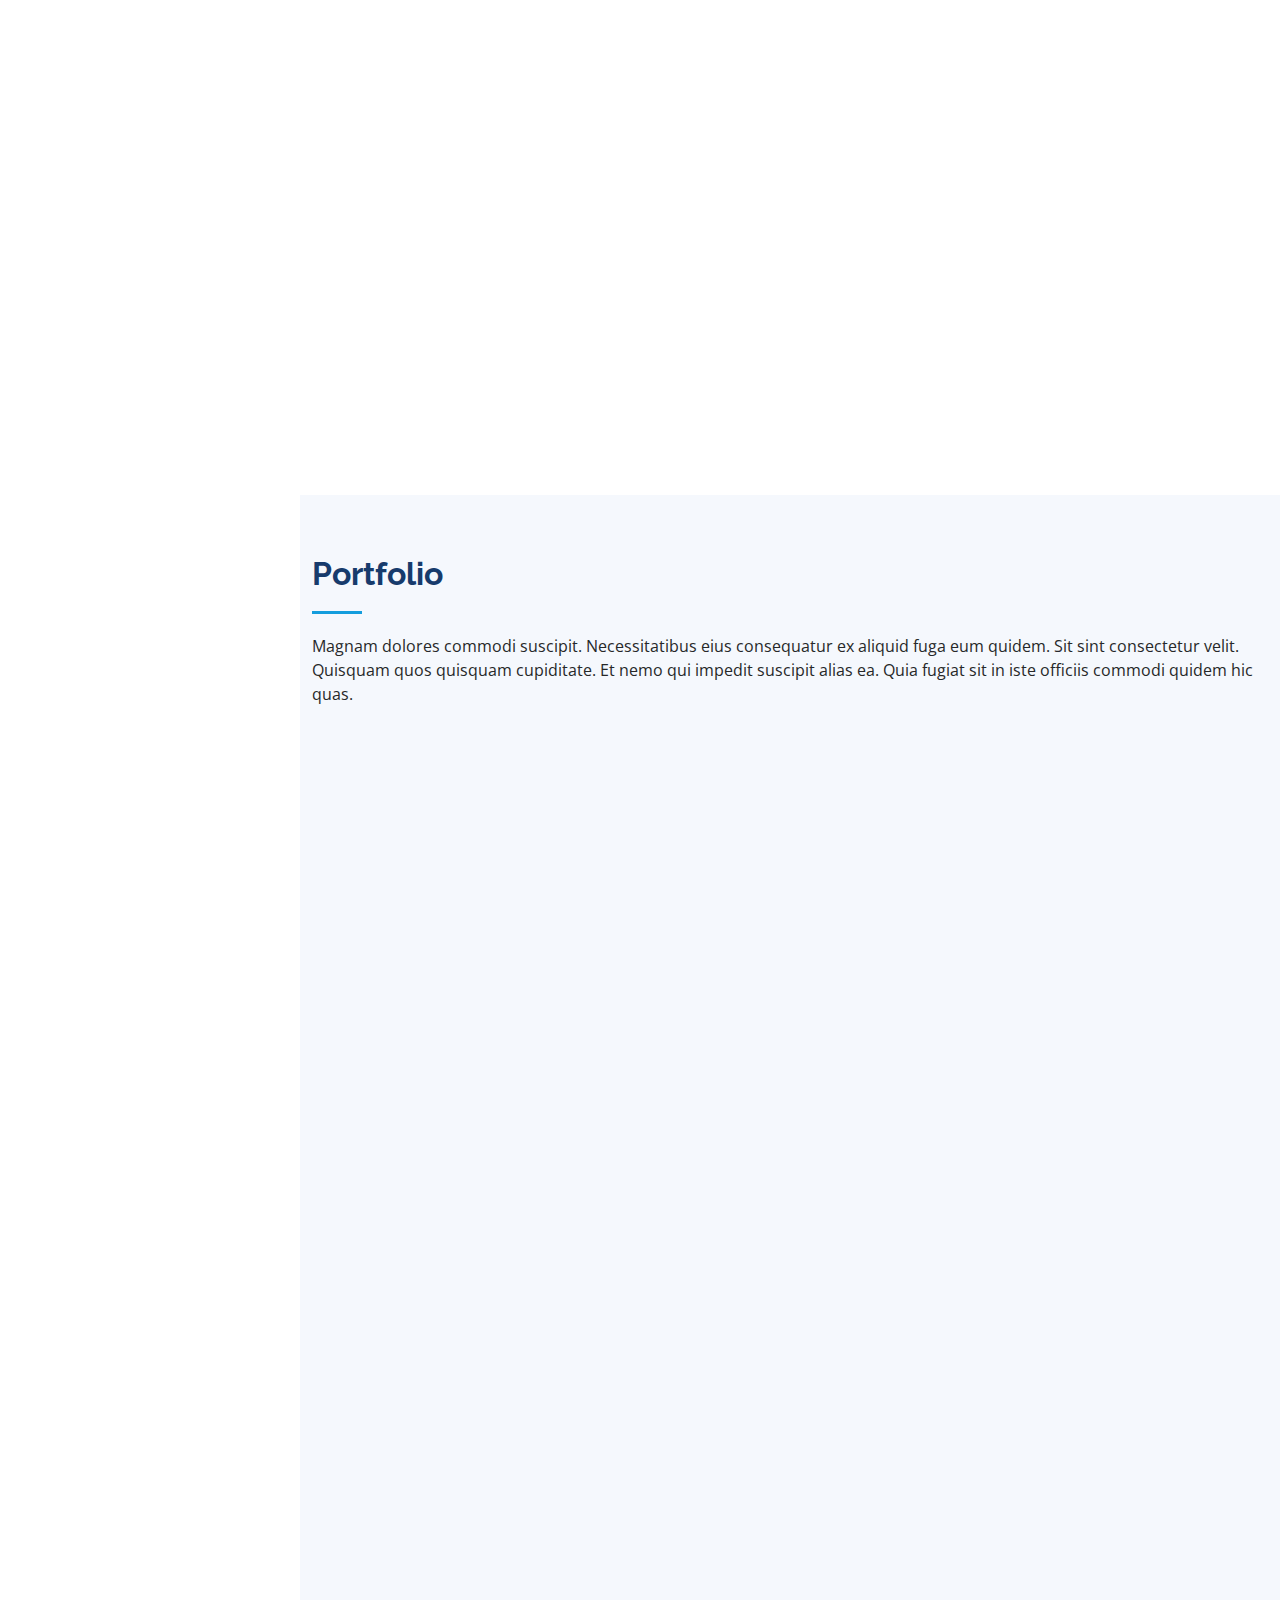
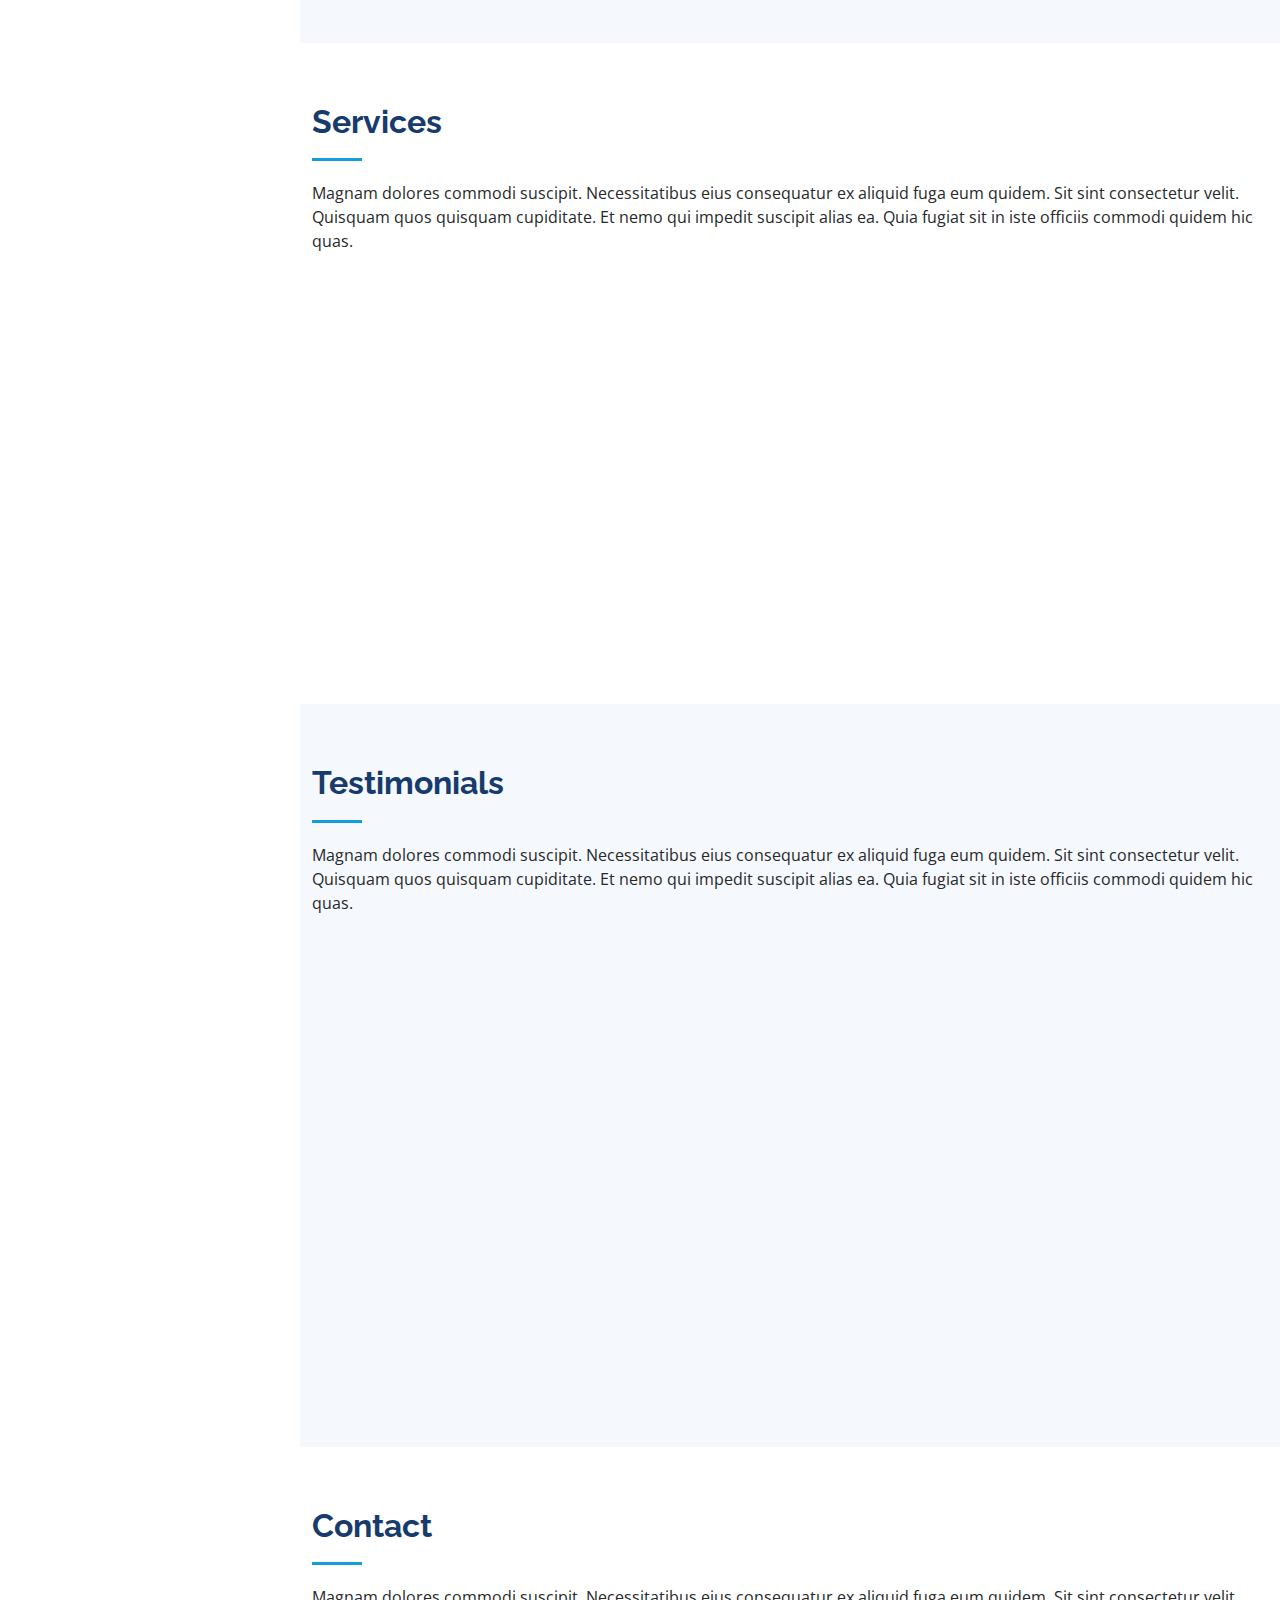
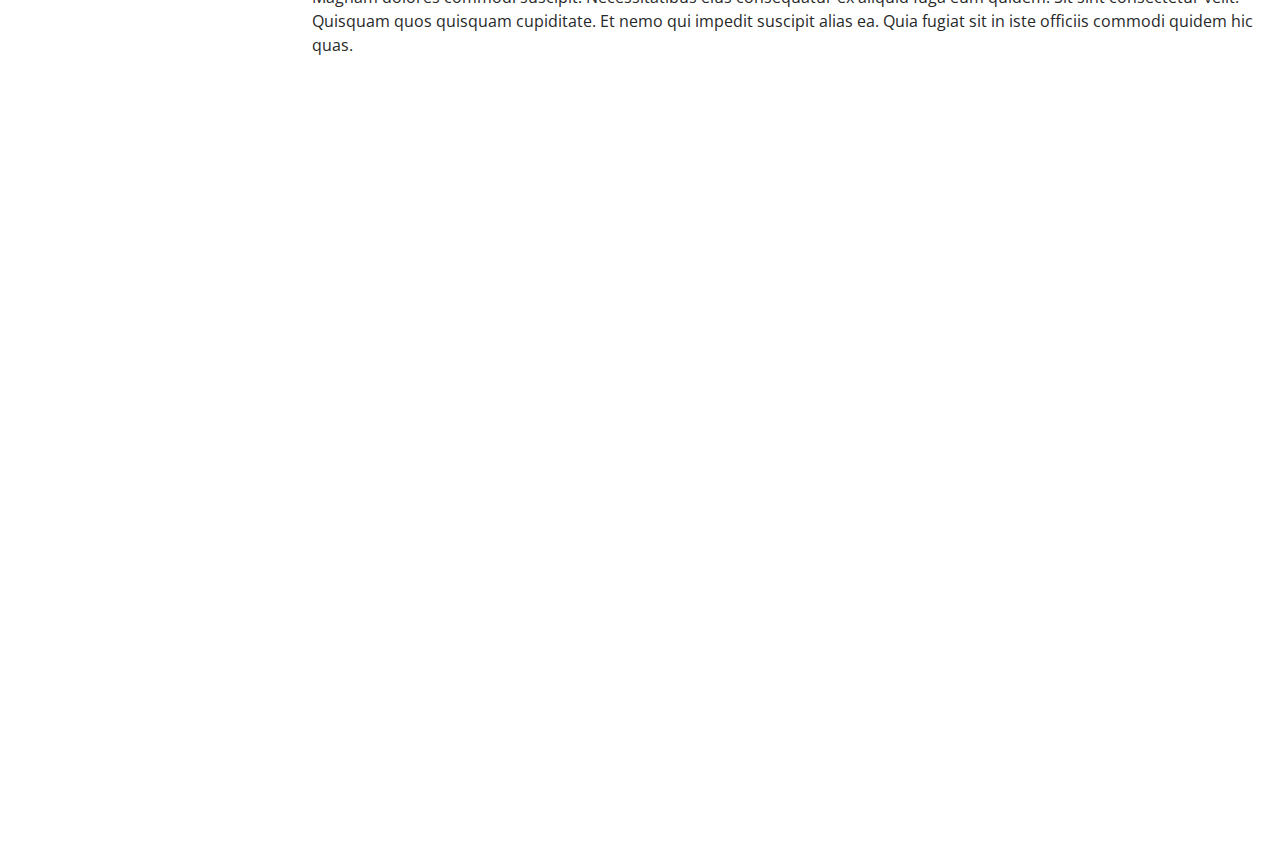
==== commit 6aa8c167: "index" ====
--- a/iPortfolio/iPortfolio/index.html
+++ b/iPortfolio/iPortfolio/index.html
@@ -45,8 +45,8 @@
     <div class="d-flex flex-column">
 
       <div class="profile">
-        <img src="assets/img/profile-img.jpg" alt="" class="img-fluid rounded-circle">
-        <h1 class="text-light"><a href="index.html">Alex Smith</a></h1>
+        <img src="assets/img/oke.jpg" alt="" class="img-fluid rounded-circle">
+        <h1 class="text-light"><a href="index.html">ADI SUSILO</a></h1>
         <div class="social-links mt-3 text-center">
           <a href="#" class="twitter"><i class="bx bxl-twitter"></i></a>
           <a href="#" class="facebook"><i class="bx bxl-facebook"></i></a>
@@ -72,8 +72,8 @@
   <!-- ======= Hero Section ======= -->
   <section id="hero" class="d-flex flex-column justify-content-center align-items-center">
     <div class="hero-container" data-aos="fade-in">
-      <h1>Alex Smith</h1>
-      <p>I'm <span class="typed" data-typed-items="Designer, Developer, Freelancer, Photographer"></span></p>
+      <h1>ADI SUSILO</h1>
+      <p>I'm <span class="typed" data-typed-items="Designer, Developer, Freelancer, Photographer, Programmer"></span></p>
     </div>
   </section><!-- End Hero -->
 
@@ -101,16 +101,16 @@
             <div class="row">
               <div class="col-lg-6">
                 <ul>
-                  <li><i class="bi bi-chevron-right"></i> <strong>Birthday:</strong> <span>1 May 1995</span></li>
+                  <li><i class="bi bi-chevron-right"></i> <strong>Birthday:</strong> <span>18 Oktober 2004</span></li>
                   <li><i class="bi bi-chevron-right"></i> <strong>Website:</strong> <span>www.example.com</span></li>
                   <li><i class="bi bi-chevron-right"></i> <strong>Phone:</strong> <span>+123 456 7890</span></li>
-                  <li><i class="bi bi-chevron-right"></i> <strong>City:</strong> <span>New York, USA</span></li>
+                  <li><i class="bi bi-chevron-right"></i> <strong>City:</strong> <span>Jakarta city, Indonesia</span></li>
                 </ul>
               </div>
               <div class="col-lg-6">
                 <ul>
-                  <li><i class="bi bi-chevron-right"></i> <strong>Age:</strong> <span>30</span></li>
-                  <li><i class="bi bi-chevron-right"></i> <strong>Degree:</strong> <span>Master</span></li>
+                  <li><i class="bi bi-chevron-right"></i> <strong>Age:</strong> <span>18</span></li>
+                  <li><i class="bi bi-chevron-right"></i> <strong>Degree:</strong> <span>Student</span></li>
                   <li><i class="bi bi-chevron-right"></i> <strong>PhEmailone:</strong> <span>email@example.com</span></li>
                   <li><i class="bi bi-chevron-right"></i> <strong>Freelance:</strong> <span>Available</span></li>
                 </ul>
@@ -635,7 +635,7 @@
         <!-- You can delete the links only if you purchased the pro version. -->
         <!-- Licensing information: https://bootstrapmade.com/license/ -->
         <!-- Purchase the pro version with working PHP/AJAX contact form: https://bootstrapmade.com/iportfolio-bootstrap-portfolio-websites-template/ -->
-        Designed by <a href="https://bootstrapmade.com/">BootstrapMade</a>
+        Designed by <a href="https://bootstrapmade.com/">ADISUSILO</a>
       </div>
     </div>
   </footer><!-- End  Footer -->
--- a/iPortfolio/iPortfolio/assets/css/style.css
+++ b/iPortfolio/iPortfolio/assets/css/style.css
@@ -228,7 +228,7 @@
 #hero {
   width: 100%;
   height: 100vh;
-  background: url("../img/hero-bg.jpg") top center;
+  background: url("../img/wallpapper.jpg") top center;
   background-size: cover;
 }
 
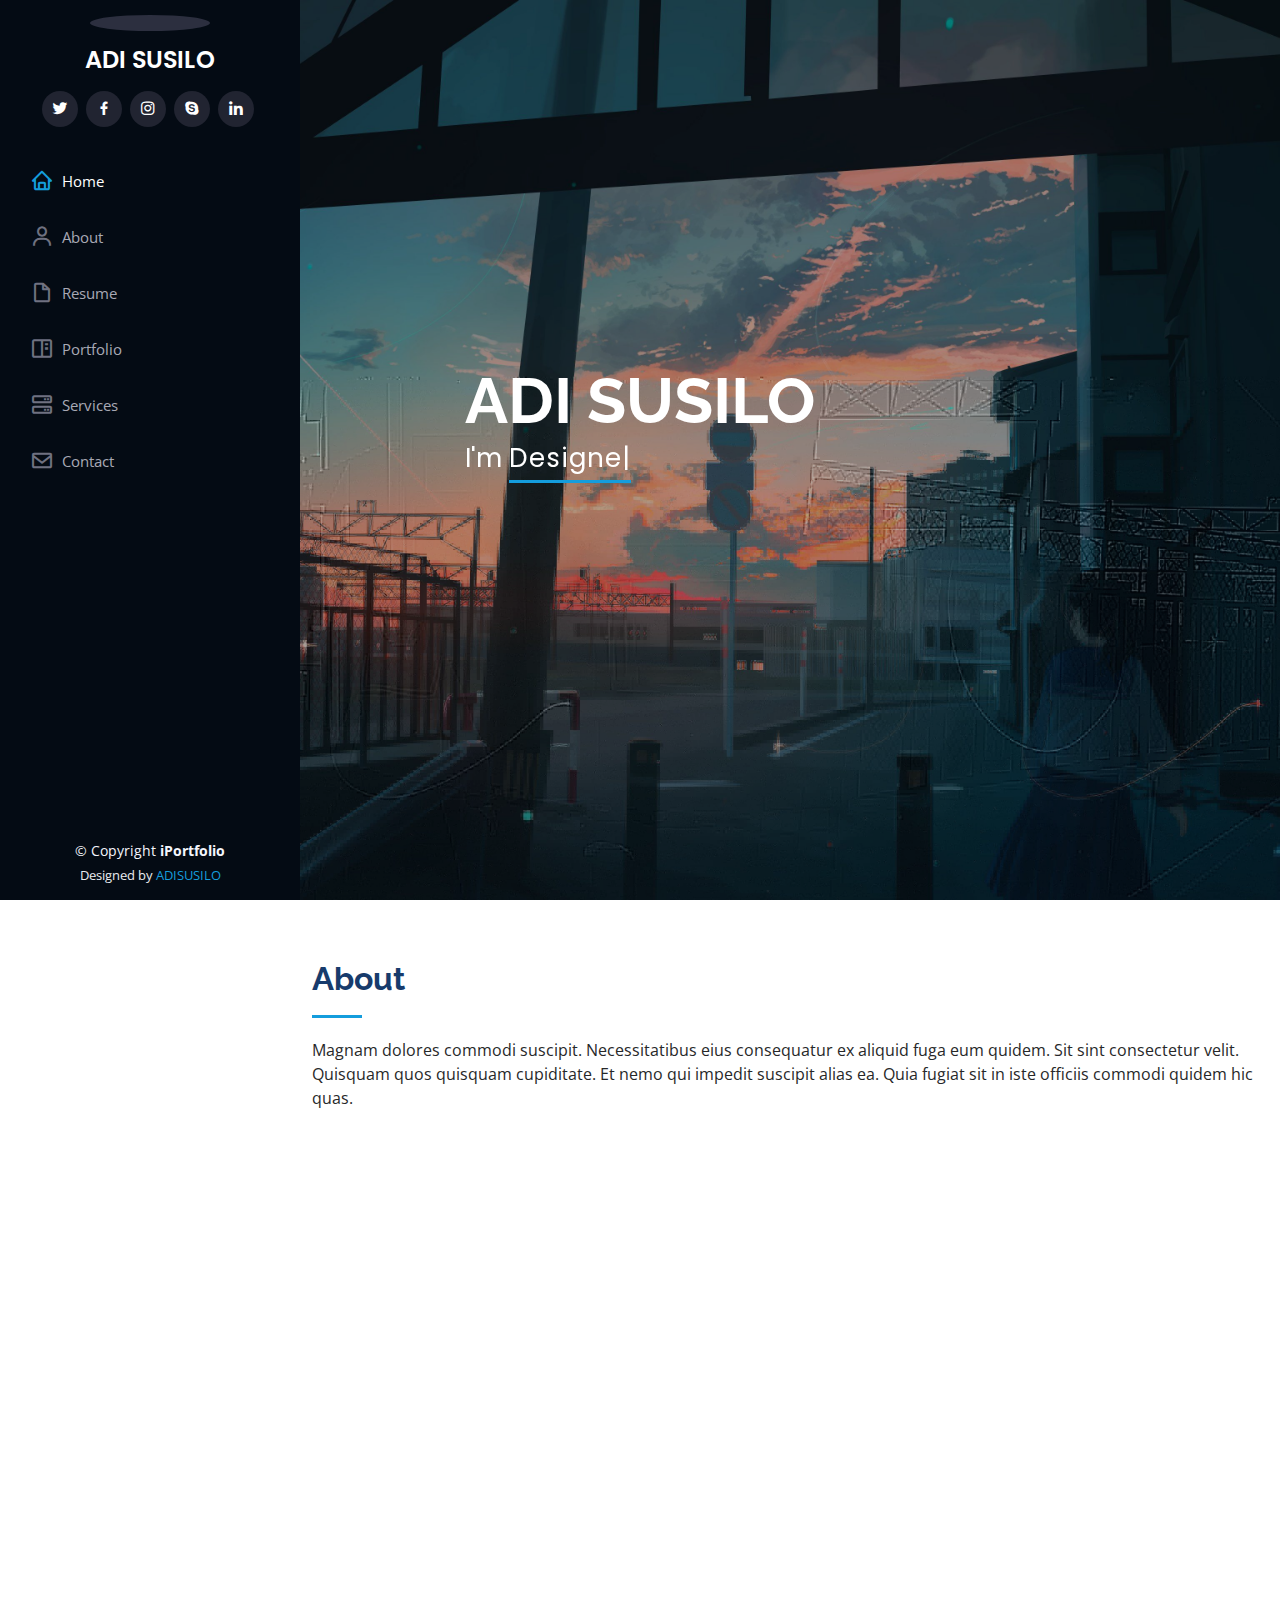
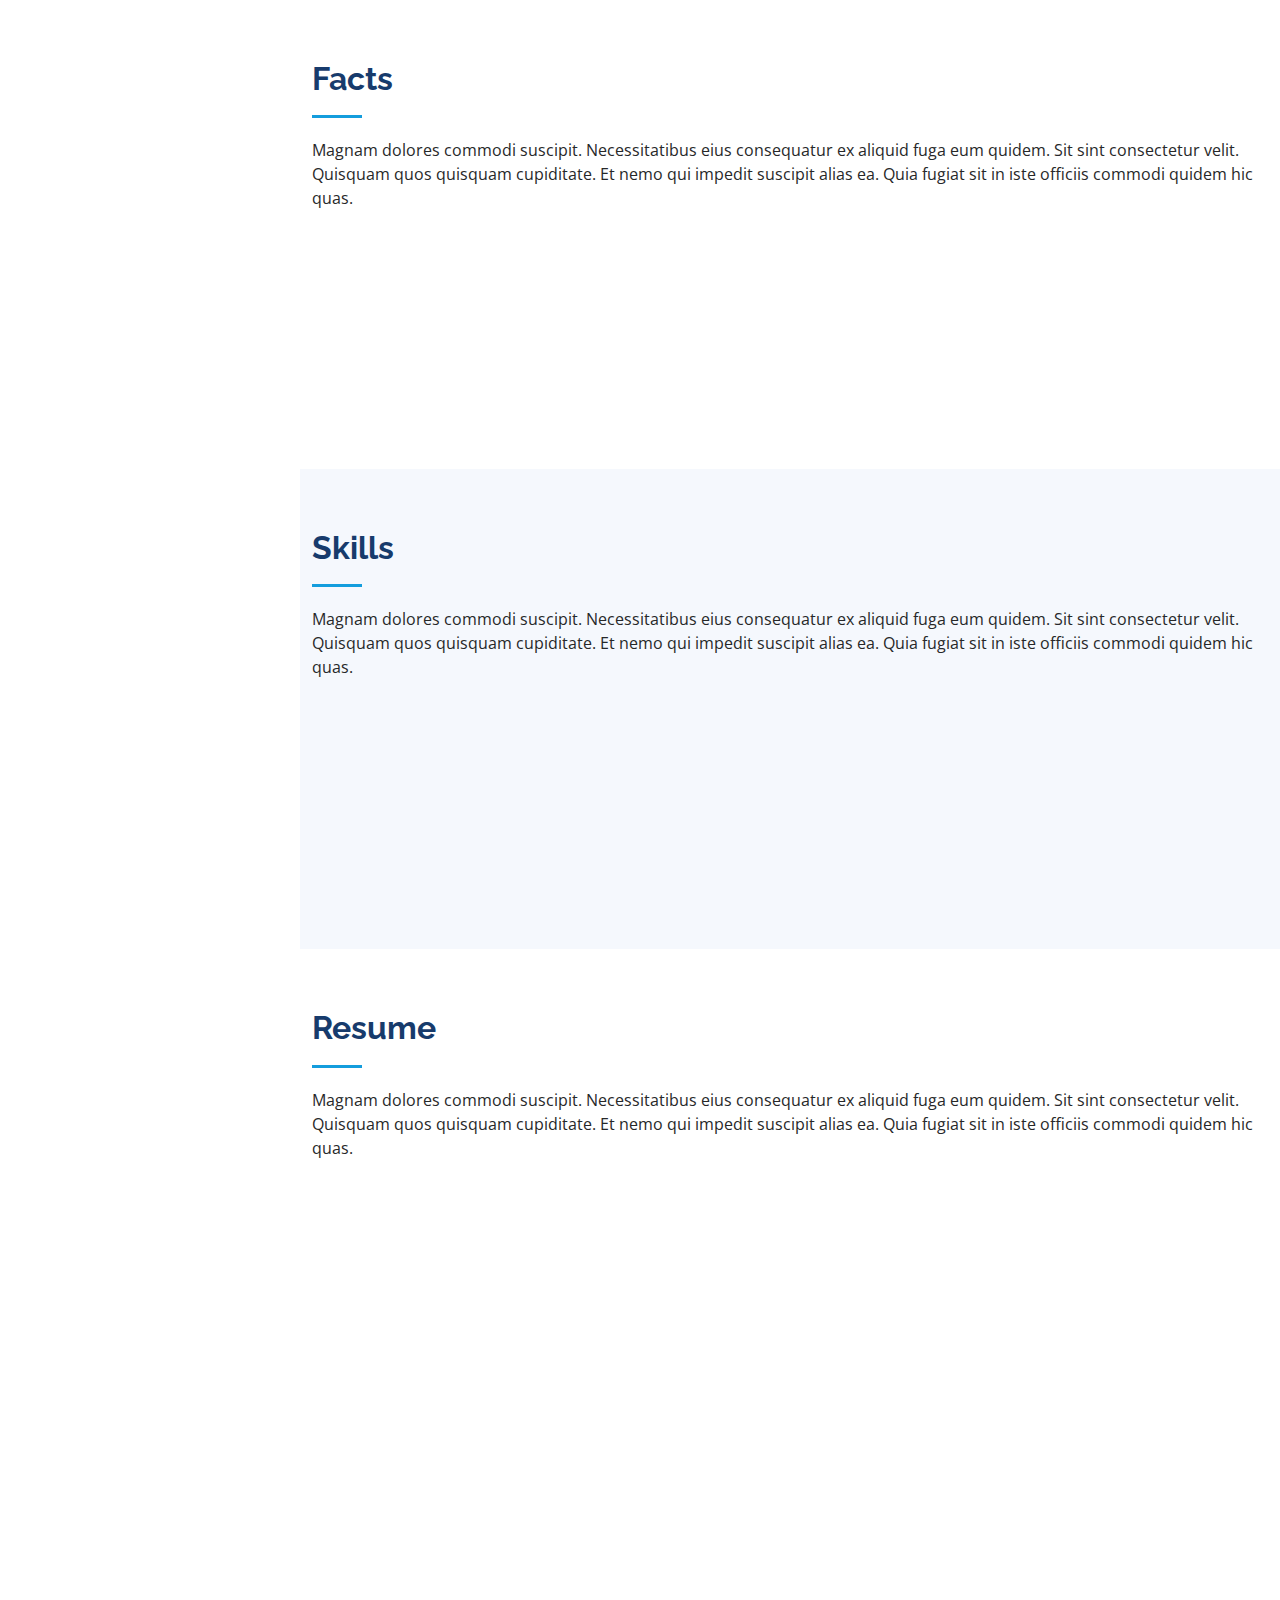
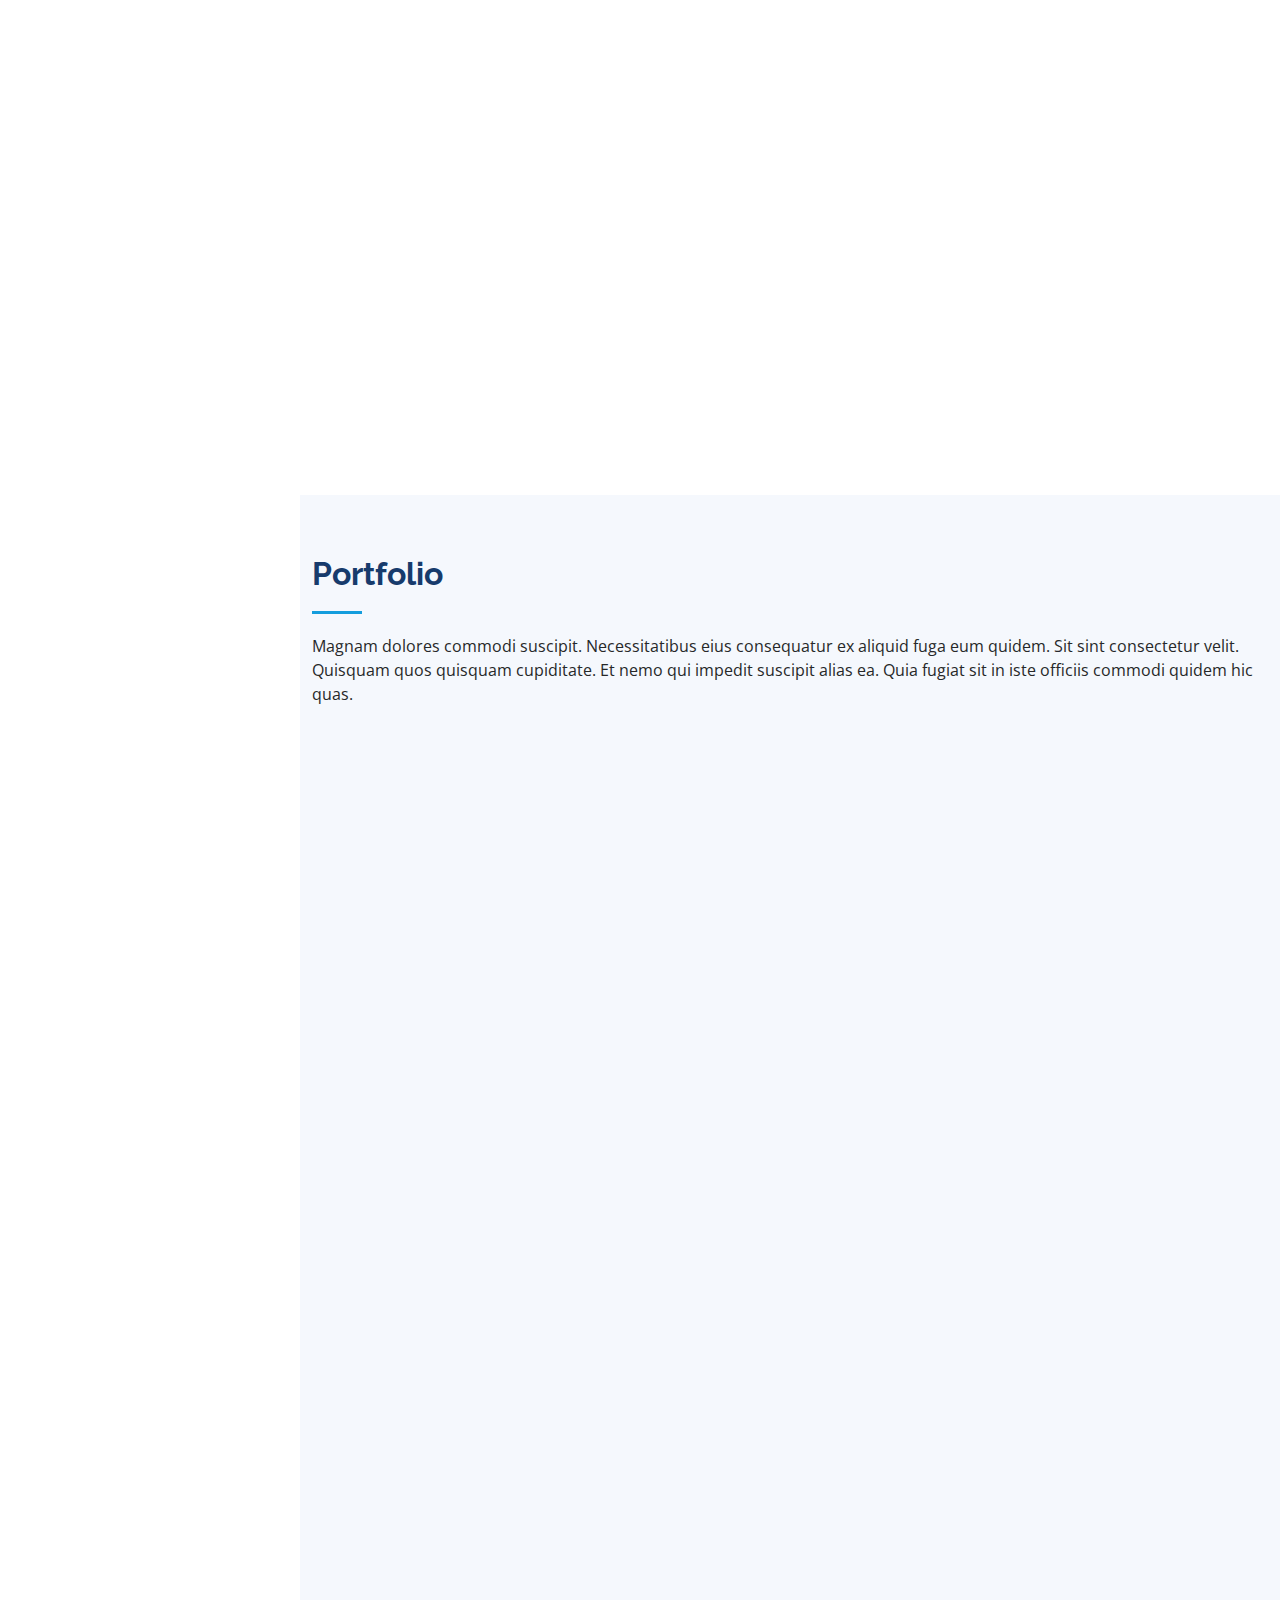
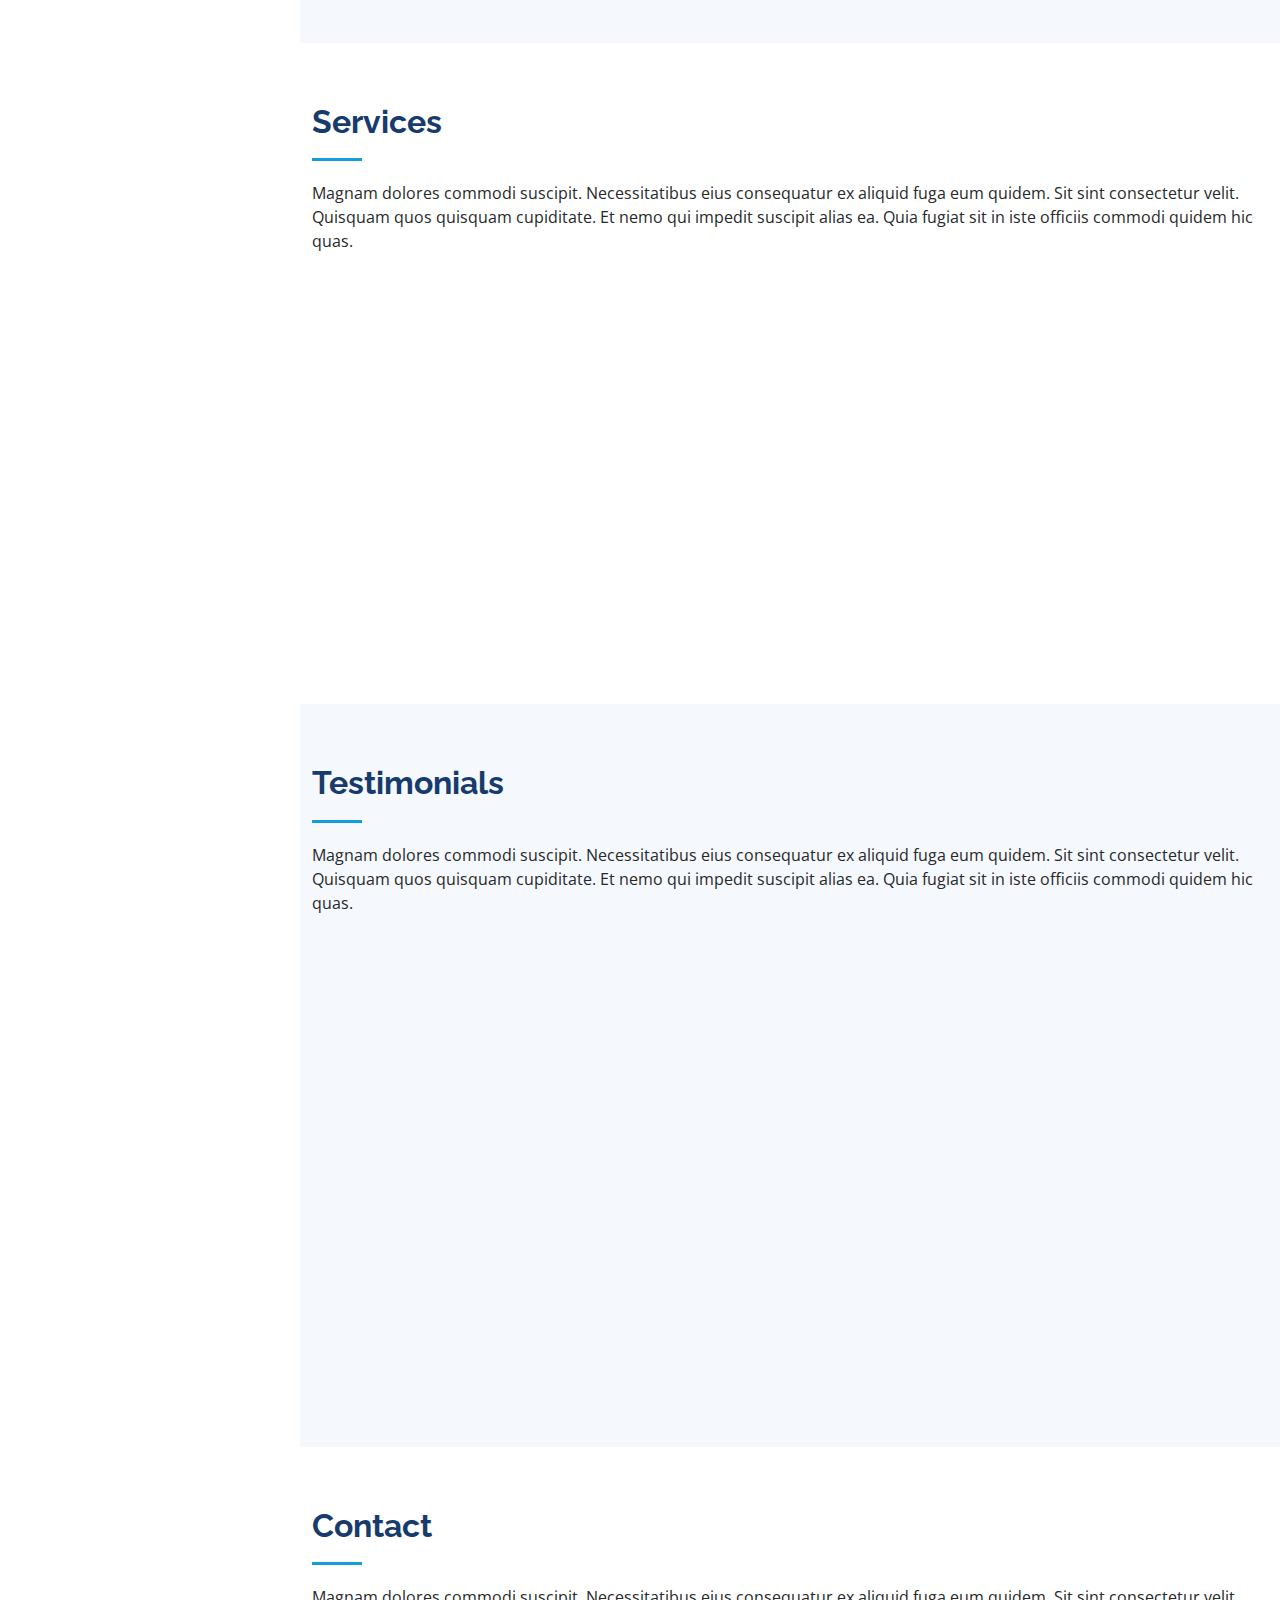
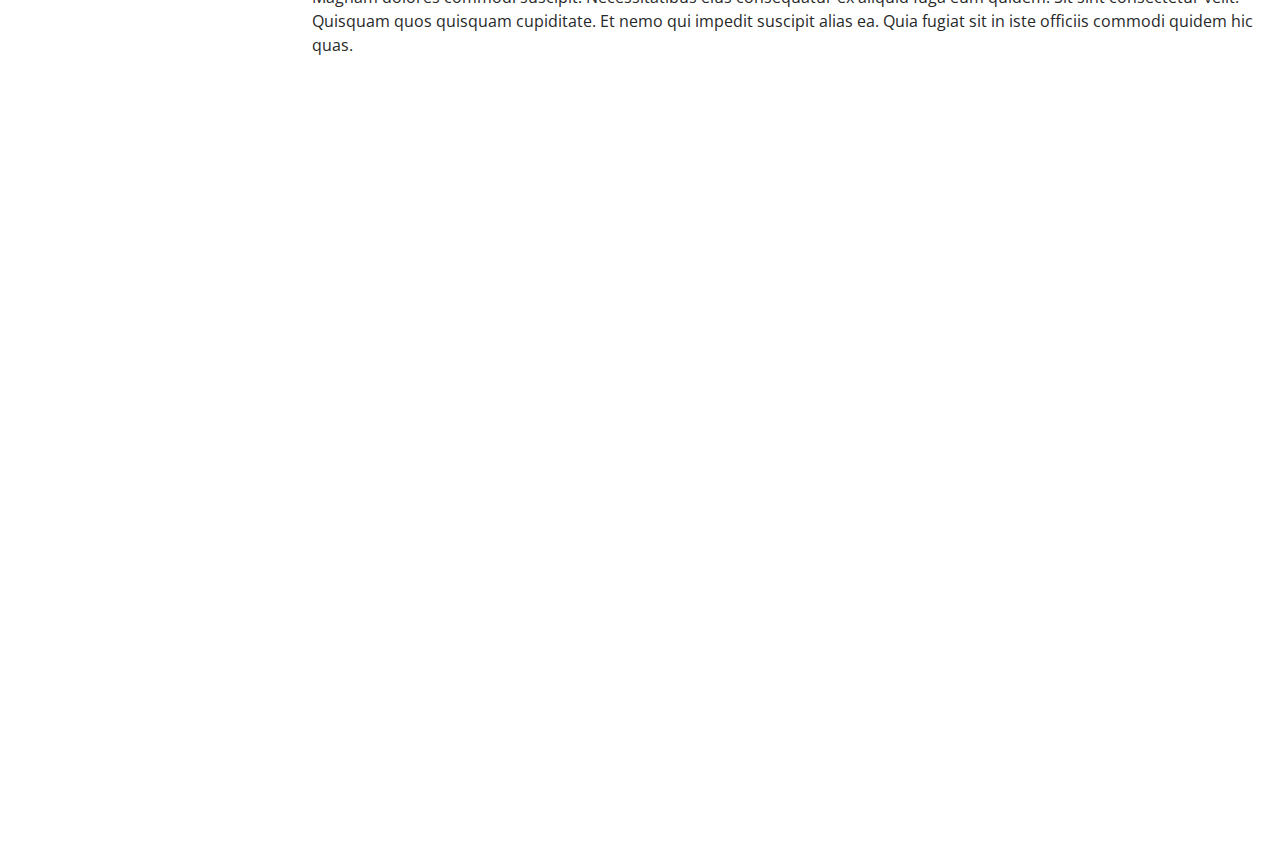
==== commit ad198b41: "tampilan" ====
--- a/iPortfolio/iPortfolio/index.html
+++ b/iPortfolio/iPortfolio/index.html
@@ -5,7 +5,7 @@
   <meta charset="utf-8">
   <meta content="width=device-width, initial-scale=1.0" name="viewport">
 
-  <title>iPortfolio Bootstrap Template - Index</title>
+  <title>ADI SUSILO || MyPortfolio</title>
   <meta content="" name="description">
   <meta content="" name="keywords">
 
@@ -45,7 +45,7 @@
     <div class="d-flex flex-column">
 
       <div class="profile">
-        <img src="assets/img/oke.jpg" alt="" class="img-fluid rounded-circle">
+        <img src="assets/img/adisusilo.jpg" alt="" class="img-fluid rounded-circle">
         <h1 class="text-light"><a href="index.html">ADI SUSILO</a></h1>
         <div class="social-links mt-3 text-center">
           <a href="#" class="twitter"><i class="bx bxl-twitter"></i></a>
@@ -90,7 +90,7 @@
 
         <div class="row">
           <div class="col-lg-4" data-aos="fade-right">
-            <img src="assets/img/profile-img.jpg" class="img-fluid" alt="">
+            <img src="assets/img/adisusilo.jpg" class="img-fluid" alt="">
           </div>
           <div class="col-lg-8 pt-4 pt-lg-0 content" data-aos="fade-left">
             <h3>UI/UX Designer &amp; Web Developer.</h3>
